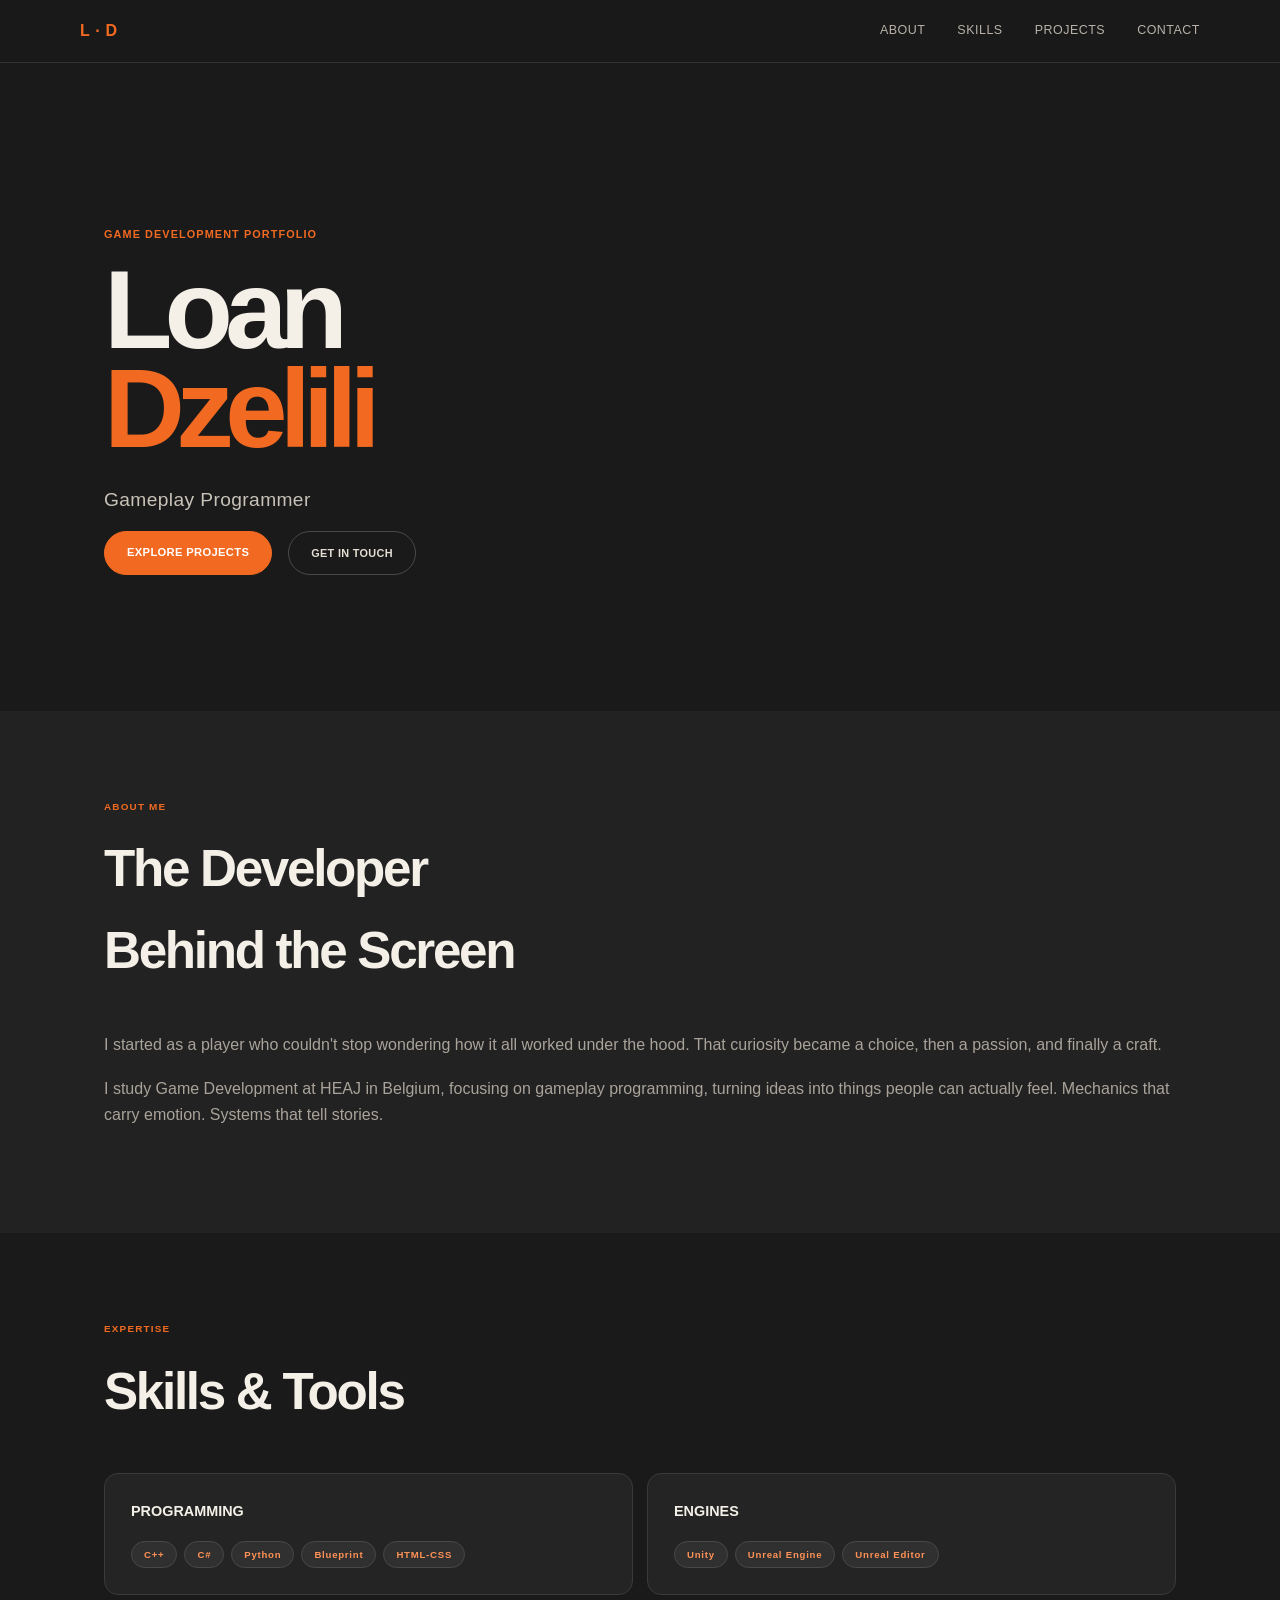
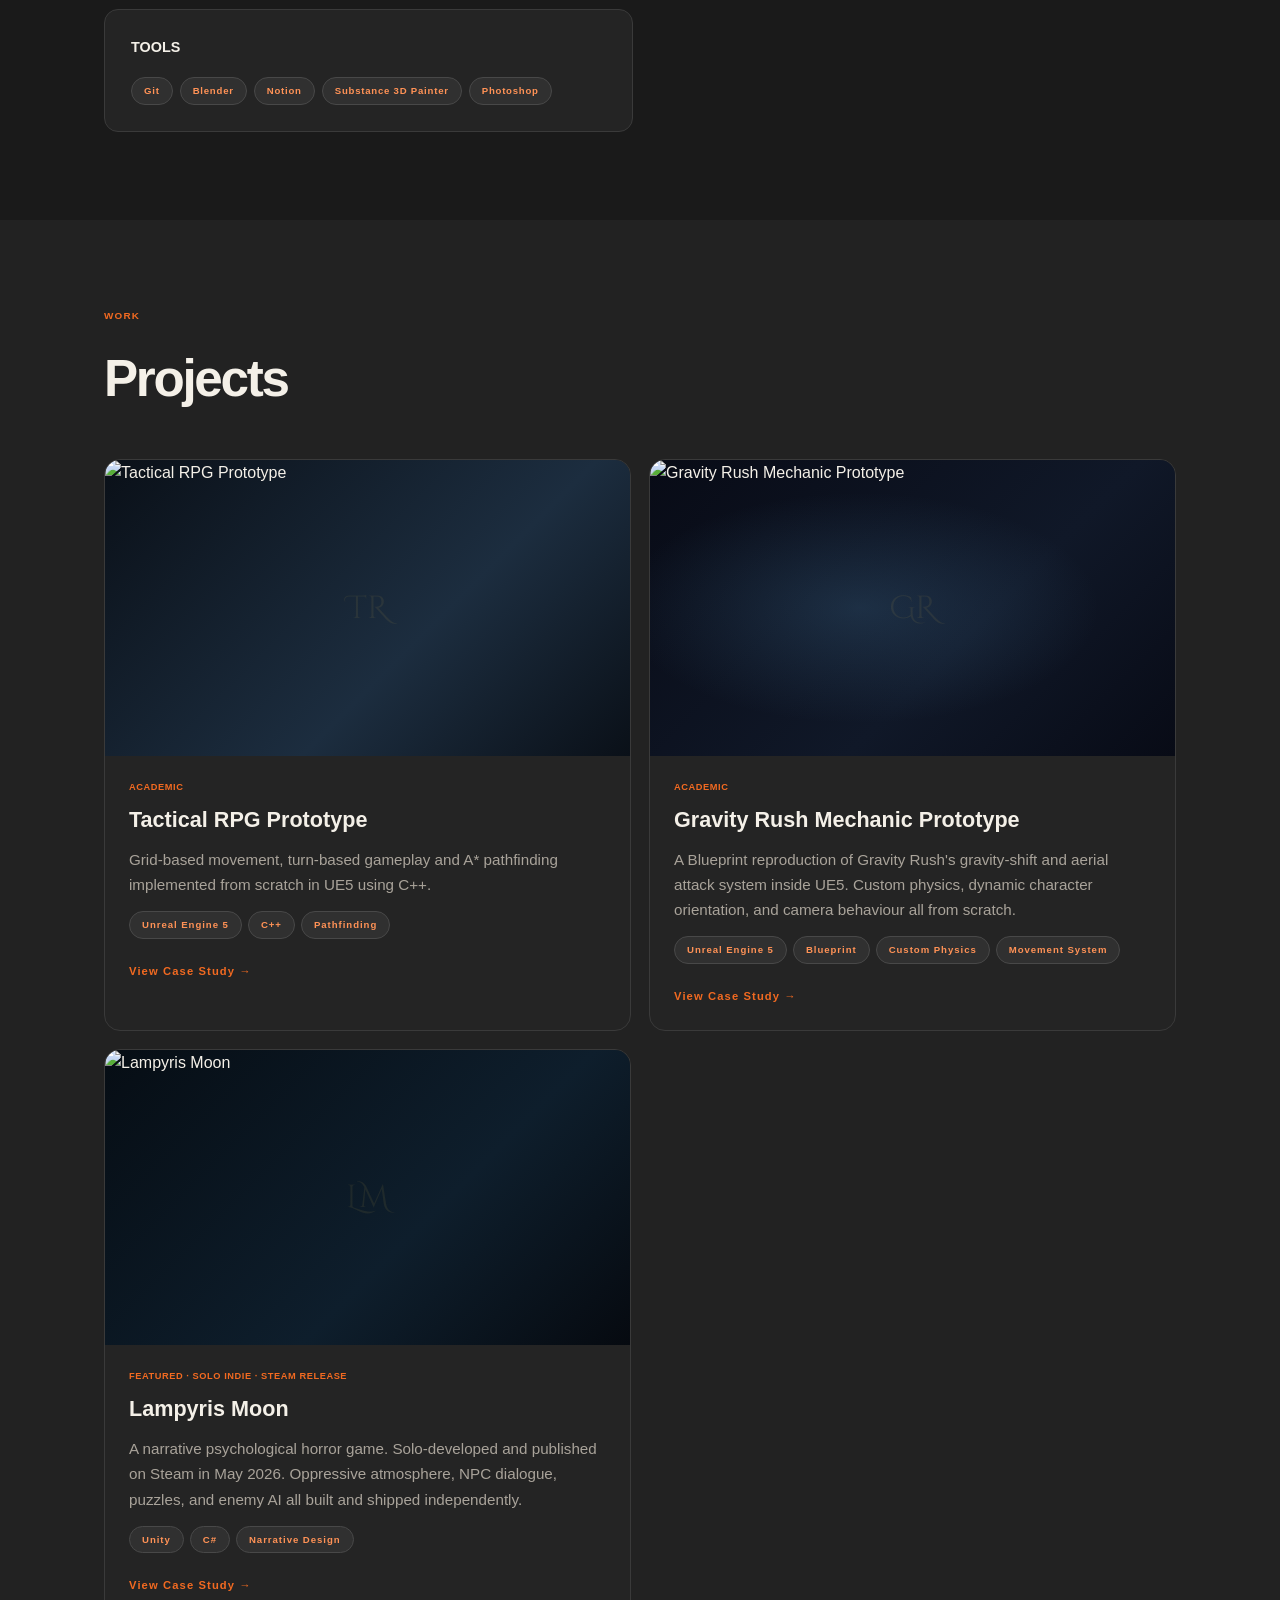
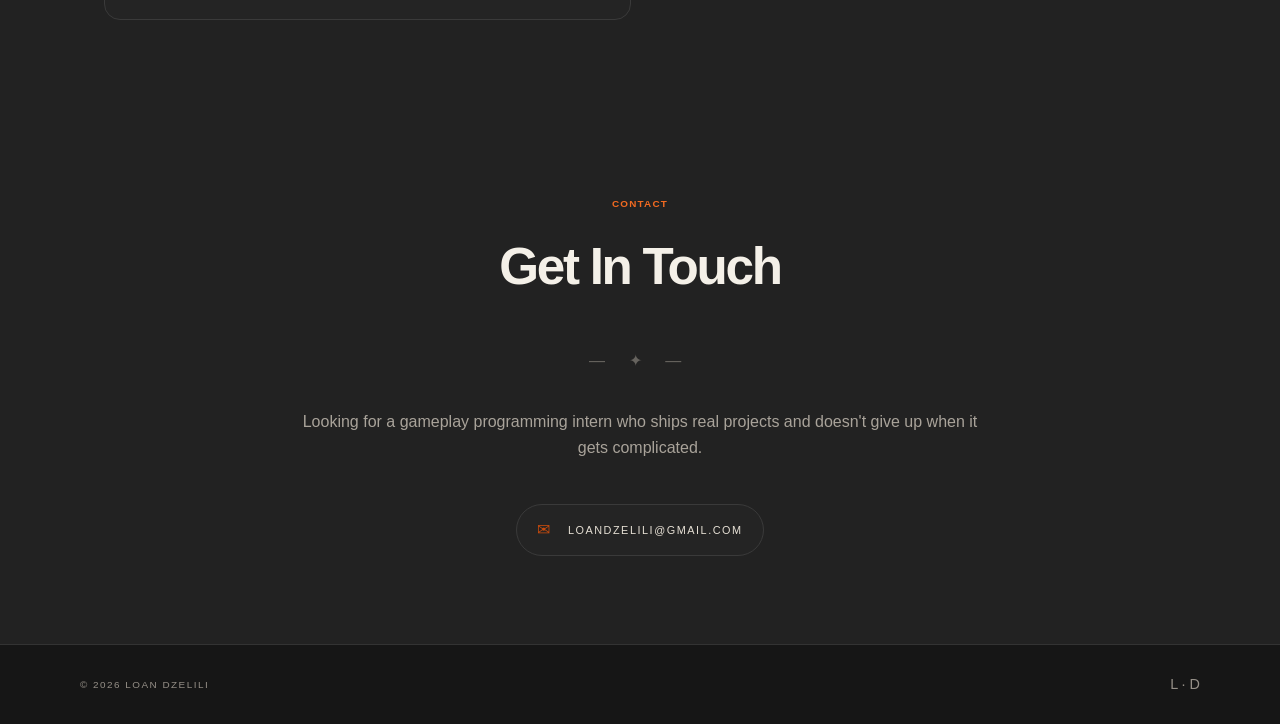
==== index.html @ 259cca9b "Add files via upload" ====
<!DOCTYPE html>
<html lang="en">
<head>
    <meta charset="UTF-8">
    <meta name="viewport" content="width=device-width, initial-scale=1.0">
    <title>Loan Dzelili | Game Programmer</title>
    <link href="https://fonts.googleapis.com/css2?family=Cinzel+Decorative:wght@400;700&family=Cinzel:wght@400;600;700&family=Crimson+Text:ital,wght@0,400;0,600;1,400&display=swap" rel="stylesheet">
     <link rel="stylesheet" href="style.css">
    <style>
        /* HERO */
        .hero {
            height: 100vh; position: relative;
            display: flex; align-items: center; justify-content: center; overflow: hidden;
        }
        .hero-mesh {
            position: absolute; inset: 0;
            background:
                radial-gradient(ellipse 80% 60% at 15% 60%, rgba(42,61,92,0.65) 0%, transparent 60%),
                radial-gradient(ellipse 50% 80% at 85% 30%, rgba(74,60,20,0.35) 0%, transparent 55%),
                radial-gradient(ellipse 60% 40% at 50% 100%, rgba(201,168,76,0.05) 0%, transparent 50%),
                linear-gradient(135deg, #090e16 0%, #111d2a 40%, #0d1520 70%, #080d14 100%);
        }
        .particles { position: absolute; inset: 0; overflow: hidden; }
        .particle {
            position: absolute; width: 2px; height: 2px;
            background: var(--gold); border-radius: 50%;
            animation: floatUp linear infinite; opacity: 0;
        }
        @keyframes floatUp {
            0% { transform: translateY(100vh); opacity: 0; }
            10% { opacity: 0.5; }
            90% { opacity: 0.3; }
            100% { transform: translateY(-20px) translateX(15px); opacity: 0; }
        }
        .hero-content { position: relative; z-index: 2; text-align: center; padding: 0 24px; }
        .hero-eyebrow {
            font-family: 'Cinzel', serif; font-size: 0.68rem;
            letter-spacing: 0.4em; text-transform: uppercase; color: var(--gold);
            margin-bottom: 22px; opacity: 0; animation: fadeUp 1s 0.3s forwards;
        }
        .hero-name {
            font-family: 'Cinzel Decorative', serif;
            font-size: clamp(2.6rem, 7vw, 5.5rem);
            line-height: 1.1; color: var(--text-main);
            margin-bottom: 8px; opacity: 0; animation: fadeUp 1s 0.5s forwards;
        }
        .hero-name span { color: var(--gold); }
        .hero-role {
            font-family: 'Cinzel', serif; font-size: clamp(0.72rem, 1.8vw, 0.9rem);
            letter-spacing: 0.28em; text-transform: uppercase; color: var(--text-muted);
            margin-bottom: 44px; opacity: 0; animation: fadeUp 1s 0.7s forwards;
        }
        .hero-divider {
            width: 100px; height: 1px;
            background: linear-gradient(90deg, transparent, var(--gold), transparent);
            margin: 0 auto 36px; opacity: 0; animation: fadeUp 1s 0.9s forwards;
        }
        .hero-desc {
            font-size: 1.05rem; color: var(--text-muted); max-width: 460px;
            margin: 0 auto 44px; font-style: italic;
            opacity: 0; animation: fadeUp 1s 1.1s forwards;
        }
        .hero-btns {
            display: flex; gap: 16px; justify-content: center; flex-wrap: wrap;
            opacity: 0; animation: fadeUp 1s 1.3s forwards;
        }
        .scroll-hint {
            position: absolute; bottom: 32px; left: 50%; transform: translateX(-50%);
            display: flex; flex-direction: column; align-items: center; gap: 8px;
            opacity: 0; animation: fadeUp 1s 1.8s forwards;
        }
        .scroll-hint span {
            font-family: 'Cinzel', serif; font-size: 0.58rem;
            letter-spacing: 0.3em; text-transform: uppercase; color: var(--text-muted);
        }
        .scroll-line {
            width: 1px; height: 44px;
            background: linear-gradient(180deg, var(--gold), transparent);
            animation: pulse 2s ease-in-out infinite;
        }
        @keyframes pulse { 0%,100%{opacity:0.3} 50%{opacity:1} }

        /* ABOUT */
        .about-grid { display: grid; grid-template-columns: 1fr 1.2fr; gap: 80px; align-items: center; }
        .about-frame {
            position: relative; aspect-ratio: 3/4;
            background: var(--twilight-surface);
            border: 1px solid rgba(201,168,76,0.25);
            display: flex; align-items: center; justify-content: center; overflow: hidden;
        }
        .about-frame::before {
            content: ''; position: absolute; inset: 10px;
            border: 1px solid rgba(201,168,76,0.08); pointer-events: none;
        }
        .frame-initials {
            font-family: 'Cinzel Decorative', serif; font-size: 5rem;
            color: rgba(201,168,76,0.1); line-height: 1;
        }
        .corner { position: absolute; width: 22px; height: 22px; border-color: var(--gold); border-style: solid; }
        .tl{top:-1px;left:-1px;border-width:2px 0 0 2px}
        .tr{top:-1px;right:-1px;border-width:2px 2px 0 0}
        .bl{bottom:-1px;left:-1px;border-width:0 0 2px 2px}
        .br{bottom:-1px;right:-1px;border-width:0 2px 2px 0}
        .about-text p { color: var(--text-muted); margin-bottom: 18px; }
        .about-text p strong { color: var(--text-main); font-weight: 600; }
        .stats-row { display: grid; grid-template-columns: repeat(4, 1fr); gap: 12px; margin-top: 36px; }
        .stat {
            padding: 18px 12px; border: 1px solid rgba(201,168,76,0.12);
            background: rgba(201,168,76,0.03); text-align: center;
        }
        .stat-n { font-family: 'Cinzel Decorative', serif; font-size: 1.6rem; color: var(--gold); display: block; }
        .stat-l { font-family: 'Cinzel', serif; font-size: 0.58rem; letter-spacing: 0.12em; text-transform: uppercase; color: var(--text-muted); margin-top: 4px; }

        /* SKILLS */
        .skills-grid { display: grid; grid-template-columns: repeat(3, 1fr); gap: 2px; }
        .skill-block {
            background: var(--twilight-card); padding: 32px 28px;
            border: 1px solid rgba(201,168,76,0.08);
            transition: border-color 0.3s, background 0.3s; position: relative; overflow: hidden;
        }
        .skill-block::before {
            content: ''; position: absolute; top: 0; left: 0;
            width: 3px; height: 0; background: var(--gold); transition: height 0.4s;
        }
        .skill-block:hover { background: rgba(201,168,76,0.04); border-color: rgba(201,168,76,0.28); }
        .skill-block:hover::before { height: 100%; }
        .skill-block h3 {
            font-family: 'Cinzel', serif; font-size: 0.72rem;
            letter-spacing: 0.15em; text-transform: uppercase; color: var(--gold); margin-bottom: 18px;
        }
        .skill-tags { display: flex; flex-wrap: wrap; gap: 7px; }
        .skill-tag {
            font-family: 'Cinzel', serif; font-size: 0.6rem; letter-spacing: 0.08em;
            padding: 5px 12px; border: 1px solid rgba(201,168,76,0.22);
            color: var(--text-muted); transition: all 0.3s;
        }
        .skill-tag:hover { border-color: var(--gold); color: var(--gold); }

        /* PROJECTS PREVIEW */
        .projects-list { display: flex; flex-direction: column; gap: 2px; }
        .project-row {
            display: grid; grid-template-columns: 280px 1fr auto;
            align-items: center; gap: 0;
            background: var(--twilight-card); border: 1px solid rgba(201,168,76,0.1);
            text-decoration: none; color: inherit; transition: border-color 0.3s;
            overflow: hidden;
        }
        .project-row:hover { border-color: rgba(201,168,76,0.35); }
        .project-thumb {
            height: 160px; background: var(--twilight-surface);
            position: relative; overflow: hidden;
            display: flex; align-items: center; justify-content: center;
        }
        .project-thumb-bg { position: absolute; inset: 0; }
        .project-thumb-label {
            position: relative; font-family: 'Cinzel Decorative', serif;
            font-size: 2rem; color: rgba(201,168,76,0.1); z-index: 1;
        }
        .project-thumb img {
            position: absolute; inset: 0; width: 100%; height: 100%;
            object-fit: cover; opacity: 0.4; filter: saturate(0.5);
            transition: opacity 0.4s, transform 0.4s;
        }
        .project-row:hover .project-thumb img { opacity: 0.6; transform: scale(1.04); }
        .project-row-info { padding: 28px 36px; }
        .project-row-type {
            font-family: 'Cinzel', serif; font-size: 0.58rem;
            letter-spacing: 0.25em; text-transform: uppercase;
            color: var(--gold-dark); margin-bottom: 8px;
        }
        .project-row-title {
            font-family: 'Cinzel', serif; font-size: 1.15rem;
            color: var(--text-main); margin-bottom: 10px; font-weight: 600;
        }
        .project-row-desc { color: var(--text-muted); font-size: 0.95rem; line-height: 1.65; }
        .project-row-tags { display: flex; flex-wrap: wrap; gap: 6px; margin-top: 14px; }
        .project-row-arrow {
            padding: 0 36px; font-family: 'Cinzel', serif; font-size: 0.7rem;
            color: var(--gold-dark); letter-spacing: 0.1em; white-space: nowrap;
            display: flex; align-items: center; gap: 8px; transition: gap 0.3s, color 0.3s;
        }
        .project-row:hover .project-row-arrow { gap: 14px; color: var(--gold); }

        /* CONTACT */
        .contact-center { max-width: 560px; margin: 0 auto; text-align: center; }
        .contact-center p { color: var(--text-muted); font-style: italic; margin-bottom: 44px; }
        .contact-links { display: flex; flex-direction: column; gap: 12px; }
        .contact-link {
            display: flex; align-items: center; gap: 16px;
            font-family: 'Cinzel', serif; font-size: 0.68rem;
            letter-spacing: 0.14em; text-transform: uppercase;
            color: var(--text-muted); text-decoration: none; padding: 16px 36px;
            border: 1px solid rgba(201,168,76,0.14); transition: all 0.3s;
        }
        .contact-link:hover { border-color: var(--gold); color: var(--gold); background: rgba(201,168,76,0.04); }
        .contact-link .ci { color: var(--gold-dark); font-size: 1rem; }

        @media(max-width:900px){
            .about-grid{grid-template-columns:1fr}
            .about-frame{display:none}
            .stats-row{grid-template-columns:1fr 1fr}
            .skills-grid{grid-template-columns:1fr}
            .project-row{grid-template-columns:1fr}
            .project-thumb{height:120px}
            .project-row-arrow{padding:0 24px 24px}
        }
    </style>
</head>
<body>

<header>
    <a href="index.html" class="logo">L · D</a>
    <nav>
        <a href="#about">About</a>
        <a href="#skills">Skills</a>
        <a href="#projects">Projects</a>
        <a href="#contact">Contact</a>
    </nav>
</header>

<!-- HERO -->
<div class="hero">
    <div class="hero-mesh"></div>
    <div class="particles" id="particles"></div>
    <div class="hero-content">
        <p class="hero-eyebrow">Game Development Portfolio</p>
        <h1 class="hero-name">Loan<br><span>Dzelili</span></h1>
        <p class="hero-role">Gameplay Programmer</p>
        <div class="hero-divider"></div>
        <div class="hero-btns">
            <a href="#projects" class="btn-gold"><span>Explore Projects</span></a>
            <a href="#contact" class="btn-outline">Get In Touch</a>
        </div>
    </div>
    <div class="scroll-hint">
        <span>Scroll</span>
        <div class="scroll-line"></div>
    </div>
</div>

<!-- ABOUT -->
<div id="about" class="bg-mid">
    <div class="inner">
        <div class="about-grid">
            <!-- <div class="about-frame">
                <div class="corner tl"></div><div class="corner tr"></div>
                <div class="corner bl"></div><div class="corner br"></div>
                <span class="frame-initials">LD</span>  photo de profil  -->
            </div>
            <div class="about-text">
                <div class="section-label">About Me</div>
                <h2 class="section-title" style="margin-bottom:28px">The Developer<br>Behind the Screen</h2>
                <p>I started as a player who couldn't stop wondering how it all worked under the hood. That curiosity became a choice, then a passion, and finally a craft.</p>
                <p>I study Game Development at HEAJ in Belgium, focusing on gameplay programming, turning ideas into things people can actually feel. Mechanics that carry emotion. Systems that tell stories.</p>
                </div>
            </div>
        </div>
    </div>
</div>

<!-- SKILLS -->
<div id="skills">
    <div class="inner">
        <div class="section-label">Expertise</div>
        <h2 class="section-title">Skills & Tools</h2>
        <div class="skills-grid">
            <div class="skill-block">
                <h3>Programming</h3>
                <div class="skill-tags">
                    <span class="skill-tag">C++</span>
                    <span class="skill-tag">C#</span>
                    <span class="skill-tag">Python</span>
                    <span class="skill-tag">Blueprint</span>
                    <span class="skill-tag">HTML-CSS</span>
                </div>
            </div>
            <div class="skill-block">
                <h3>Engines</h3>
                <div class="skill-tags">
                    <span class="skill-tag">Unity</span>
                    <span class="skill-tag">Unreal Engine</span>
                    <span class="skill-tag">Unreal Editor</span>
                </div>
            </div>
            <div class="skill-block">
                <h3>Tools</h3>
                <div class="skill-tags">
                    <span class="skill-tag">Git</span>
                    <span class="skill-tag">Blender</span>
                    <span class="skill-tag">Notion</span>
                    <span class="skill-tag">Substance 3D Painter</span>
                    <span class="skill-tag">Photoshop</span>
                </div>
            </div>
        </div>
    </div>
</div>

<!-- PROJECTS -->
<div id="projects" class="bg-mid">
    <div class="inner">
        <div class="section-label">Work</div>
        <h2 class="section-title">Projects</h2>
        <div class="projects-list">

            
            <!-- Tactical RPG -->
            <a href="tactical-rpg.html" class="project-row">
                <div class="project-thumb">
                    <div class="project-thumb-bg" style="background: linear-gradient(135deg,#0a1018 0%,#1c2d3f 60%,#0a1018 100%)"></div>
                    <img src="https://i.ibb.co/r2nBsxp8/1750c47a-4f94-4990-abb7-ba071fd92776.png" alt="Tactical RPG Prototype">
                    <span class="project-thumb-label">TR</span>
                </div>
                <div class="project-row-info">
                    <p class="project-row-type">Academic</p>
                    <h3 class="project-row-title">Tactical RPG Prototype</h3>
                    <p class="project-row-desc">Grid-based movement, turn-based gameplay and A* pathfinding implemented from scratch in UE5 using C++.</p>
                    <div class="project-row-tags">
                        <span class="tech-tag">Unreal Engine 5</span>
                        <span class="tech-tag">C++</span>
                        <span class="tech-tag">Pathfinding</span>
                    </div>
                </div>
                <div class="project-row-arrow">View Case Study →</div>
            </a>

            <!-- Gravity Prototype -->
            <a href="gravity-prototype.html" class="project-row">
                <div class="project-thumb">
                    <div class="project-thumb-bg" style="background: radial-gradient(ellipse 70% 60% at 40% 50%, rgba(74,127,168,0.25) 0%, transparent 65%), linear-gradient(135deg,#080b16 0%,#101828 60%,#080b16 100%)"></div>
                     <img src="https://i.ibb.co/VWXvkGMw/5d0ab66f-fc82-4ddd-9019-9de9d50b0c96.png" alt="Gravity Rush Mechanic Prototype">
                    <span class="project-thumb-label">GR</span>
                </div>
                <div class="project-row-info">
                    <p class="project-row-type">Academic</p>
                    <h3 class="project-row-title">Gravity Rush Mechanic Prototype</h3>
                    <p class="project-row-desc">A Blueprint reproduction of Gravity Rush's gravity-shift and aerial attack system inside UE5. Custom physics, dynamic character orientation, and camera behaviour all from scratch.</p>
                    <div class="project-row-tags">
                        <span class="tech-tag">Unreal Engine 5</span>
                        <span class="tech-tag">Blueprint</span>
                        <span class="tech-tag">Custom Physics</span>
                        <span class="tech-tag">Movement System</span>
                    </div>
                </div>
                <div class="project-row-arrow">View Case Study →</div>
            </a>


            <!-- Lampyris Moon -->
            <a href="lampyris-moon.html" class="project-row">
                <div class="project-thumb">
                    <div class="project-thumb-bg" style="background: linear-gradient(135deg,#060d14 0%,#0e1e2c 60%,#060a10 100%)"></div>
                    <img src="https://shared.fastly.steamstatic.com/store_item_assets/steam/apps/4626350/7da61e881ed2a9bbe6aeaf469c827e988bf63af7/capsule_616x353.jpg?t=1778422337" alt="Lampyris Moon">
                    <span class="project-thumb-label">LM</span>
                </div>
                <div class="project-row-info">
                    <p class="project-row-type">Featured · Solo Indie · Steam Release</p>
                    <h3 class="project-row-title">Lampyris Moon</h3>
                    <p class="project-row-desc">A narrative psychological horror game. Solo-developed and published on Steam in May 2026. Oppressive atmosphere, NPC dialogue, puzzles, and enemy AI all built and shipped independently.</p>
                    <div class="project-row-tags">
                        <span class="tech-tag">Unity</span>
                        <span class="tech-tag">C#</span>
                        <span class="tech-tag">Narrative Design</span>
                    </div>
                </div>
                <div class="project-row-arrow">View Case Study →</div>
            </a>

    </div>
</div>

<!-- CONTACT -->
<div id="contact">
    <div class="inner">
        <div class="contact-center">
            <div class="section-label" style="justify-content:center">Contact</div>
            <h2 class="section-title">Get In Touch</h2>
            <p class="ornament" style="margin-bottom:36px">— ✦ —</p>
            <p>Looking for a gameplay programming intern who ships real projects and doesn't give up when it gets complicated.</p>
            <div class="contact-links">
                <a href="mailto:loandzelili@gmail.com" class="contact-link"><span class="ci">✉</span> loandzelili@gmail.com</a>
                <!-- <a href="https://www.linkedin.com/in/loan-dzelili-a11651326/" target="_blank" class="contact-link"><span class="ci">in</span> LinkedIn Profile</a> -->
            </div>
        </div>
    </div>
</div>

<footer>
    <p>© 2026 Loan Dzelili</p>
    <span class="footer-logo">L · D</span>
</footer>

<script>
    const c = document.getElementById('particles');
    for(let i=0;i<28;i++){
        const p=document.createElement('div');
        p.className='particle';
        p.style.left=Math.random()*100+'%';
        p.style.width=Math.random()>0.7?'3px':'2px';
        p.style.height=p.style.width;
        p.style.animationDuration=(9+Math.random()*14)+'s';
        p.style.animationDelay=(Math.random()*14)+'s';
        c.appendChild(p);
    }
</script>
<style>
/* index layout simplification */
.hero{height:auto!important;min-height:72vh!important;justify-content:flex-start!important;max-width:1120px;margin:0 auto;padding:100px 24px 72px!important;overflow:visible!important}.hero-mesh,.particles,.scroll-hint,.hero-divider{display:none!important}.hero-content{text-align:left!important;padding:0!important;max-width:760px!important}.hero-eyebrow{font-family:Arial,Helvetica,sans-serif!important;color:#f26a21!important;letter-spacing:.1em!important;font-weight:800!important;margin-bottom:18px!important}.hero-name{font-family:Arial,Helvetica,sans-serif!important;color:#171717!important;text-shadow:none!important;font-size:clamp(3.5rem,9vw,7rem)!important;line-height:.88!important;letter-spacing:-.07em!important;margin-bottom:26px!important}.hero-name span{color:#f26a21!important}.hero-role{font-family:Arial,Helvetica,sans-serif!important;color:#444!important;letter-spacing:.02em!important;text-transform:none!important;font-size:1.2rem!important;margin-bottom:16px!important}.hero-desc{font-family:Arial,Helvetica,sans-serif!important;color:#777!important;font-style:normal!important;margin:0 0 32px!important;max-width:560px!important}.hero-btns{justify-content:flex-start!important}
.about-grid{grid-template-columns:1fr!important;gap:0!important;max-width:760px}.about-frame{display:none!important}.about-text p{color:#666!important}.about-text p strong{color:#171717!important}.stats-row{grid-template-columns:repeat(4,1fr)!important;gap:12px!important}.stat{background:#fff!important;border:1px solid #e8e8e8!important;border-radius:12px!important;box-shadow:none!important}.stat-n{font-family:Arial,Helvetica,sans-serif!important;color:#f26a21!important;font-weight:800!important}.stat-l{font-family:Arial,Helvetica,sans-serif!important;color:#777!important}
.skills-grid{grid-template-columns:repeat(2,1fr)!important;gap:14px!important}.skill-block{background:#fff!important;border:1px solid #e8e8e8!important;border-radius:14px!important;box-shadow:none!important;padding:26px!important}.skill-block::before{display:none!important}.skill-block:hover{background:#fff!important;border-color:#f26a21!important;transform:none!important;box-shadow:none!important}.skill-block h3{font-family:Arial,Helvetica,sans-serif!important;color:#171717!important;letter-spacing:0!important;font-size:.9rem!important}
.projects-list{display:grid!important;grid-template-columns:repeat(2,1fr)!important;gap:18px!important}.project-row{display:block!important;background:#fff!important;border:1px solid #e8e8e8!important;border-radius:16px!important;box-shadow:none!important}.project-row:hover{border-color:#f26a21!important;transform:translateY(-3px)!important;box-shadow:0 12px 30px rgba(0,0,0,.06)!important}.project-thumb{height:220px!important;background:#f2f2ef!important}.project-thumb img{opacity:1!important;filter:none!important}.project-row-info{padding:24px!important}.project-row-type{font-family:Arial,Helvetica,sans-serif!important;color:#f26a21!important;font-weight:700!important;letter-spacing:.06em!important}.project-row-title{font-family:Arial,Helvetica,sans-serif!important;color:#171717!important;font-size:1.35rem!important}.project-row-desc{color:#6d6d6d!important}.project-row-arrow{padding:0 24px 24px!important;font-family:Arial,Helvetica,sans-serif!important;color:#f26a21!important;font-weight:700!important}
.contact-center{max-width:680px!important}.contact-center p{color:#777!important;font-style:normal!important}.contact-links{flex-direction:row!important;justify-content:center!important;flex-wrap:wrap!important}.contact-link{font-family:Arial,Helvetica,sans-serif!important;color:#333!important;background:#fff!important;border:1px solid #ddd!important;border-radius:999px!important;padding:12px 20px!important;box-shadow:none!important}.contact-link:hover{border-color:#f26a21!important;color:#f26a21!important}
@media(max-width:760px){.hero{min-height:auto!important;padding-top:72px!important}.stats-row,.skills-grid,.projects-list{grid-template-columns:1fr!important}.contact-links{flex-direction:column!important}.project-thumb{height:190px!important}}
.hero-name,.section-title,.project-row-title,.skill-block h3{color:#F4F0E8!important}
.hero-role{color:#C8C2B8!important}.hero-desc,.about-text p,.project-row-desc,.contact-center p{color:#A9A39A!important}
.stat,.skill-block,.project-row,.contact-link{background:#242424!important;border-color:#3A3A3A!important}
.project-thumb{background:#2B2B2B!important}.contact-link{color:#E4DED3!important}
.skill-tag,.tech-tag{background:#303030!important;color:#FF9256!important;border:1px solid #484848!important}
.skill-tag:hover,.tech-tag:hover{background:#303030!important;border-color:#F26A21!important;color:#FF9256!important}
.skill-block:hover{background:#242424!important;border-color:#F26A21!important;box-shadow:none!important}

/* Miniatures projets : 16:9 sans zoom */
.project-thumb {
    width: 100% !important;
    aspect-ratio: 16 / 9 !important;
    height: auto !important;
}

.project-thumb img {
    width: 100% !important;
    height: 100% !important;
    object-fit: contain !important;
    transform: none !important;
}

.project-row:hover .project-thumb img {
    transform: none !important;
}

</style>
---- style.css ----
*, *::before, *::after { margin: 0; padding: 0; box-sizing: border-box; }
:root {
    --gold: #c9a84c;
    --gold-light: #e8d08a;
    --gold-dark: #7a5e1a;
    --twilight-deep: #0d1520;
    --twilight-mid: #162030;
    --twilight-surface: #1c2a3a;
    --twilight-card: #1a2535;
    --text-main: #22211f;
    --text-muted: #8a9ab0;
    --accent-blue: #4a7fa8;
}
html { scroll-behavior: smooth; }
body {
    font-family: 'Crimson Text', Georgia, serif;
    background: var(--twilight-deep);
    color: var(--text-main);
    font-size: 18px;
    line-height: 1.7;
    overflow-x: hidden;
}
body::before {
    content: '';
    position: fixed;
    inset: 0;
    background-image: url("data:image/svg+xml,%3Csvg viewBox='0 0 200 200' xmlns='http://www.w3.org/2000/svg'%3E%3Cfilter id='n'%3E%3CfeTurbulence type='fractalNoise' baseFrequency='0.9' numOctaves='4'/%3E%3C/filter%3E%3Crect width='100%25' height='100%25' filter='url(%23n)' opacity='0.035'/%3E%3C/svg%3E");
    pointer-events: none;
    z-index: 9999;
}
/* HEADER */
header {
    position: fixed; top: 0; width: 100%;
    display: flex; justify-content: space-between; align-items: center;
    padding: 18px 60px;
    background: rgba(13,21,32,0.93);
    backdrop-filter: blur(12px);
    border-bottom: 1px solid rgba(201,168,76,0.18);
    z-index: 100;
}
.logo {
    font-family: 'Cinzel Decorative', serif;
    font-size: 1rem; color: var(--gold); letter-spacing: 0.08em;
    text-decoration: none;
}
nav { display: flex; gap: 32px; align-items: center; }
nav a {
    font-family: 'Cinzel', serif; font-size: 0.72rem;
    letter-spacing: 0.15em; text-transform: uppercase;
    color: var(--text-muted); text-decoration: none; transition: color 0.3s;
    position: relative;
}
nav a::after {
    content: ''; position: absolute; bottom: -4px; left: 0;
    width: 0; height: 1px; background: var(--gold); transition: width 0.3s;
}
nav a:hover { color: var(--gold); }
nav a:hover::after { width: 100%; }
nav a.active { color: var(--gold); }
/* SECTION BASICS */
.section-label {
    font-family: 'Cinzel', serif; font-size: 0.62rem;
    letter-spacing: 0.4em; text-transform: uppercase; color: var(--gold);
    margin-bottom: 14px; display: flex; align-items: center; gap: 14px;
}
.section-label::after {
    content: ''; flex: 1; max-width: 50px; height: 1px; background: var(--gold-dark);
}
.section-title {
    font-family: 'Cinzel', serif;
    font-size: clamp(1.6rem, 3.5vw, 2.6rem);
    color: var(--text-main); margin-bottom: 56px; font-weight: 600;
}
/* ORNAMENT */
.ornament { color: var(--gold-dark); opacity: 0.5; letter-spacing: 0.6em; }
/* FULL BG SECTION */
.bg-mid { background: var(--twilight-mid); width: 100%; }
.inner { max-width: 1200px; margin: 0 auto; padding: 110px 60px; }
/* FOOTER */
footer {
    border-top: 1px solid rgba(201,168,76,0.1);
    padding: 36px 60px;
    display: flex; justify-content: space-between; align-items: center;
}
footer p {
    font-family: 'Cinzel', serif; font-size: 0.62rem;
    letter-spacing: 0.15em; text-transform: uppercase; color: var(--text-muted);
}
footer .footer-logo { font-family: 'Cinzel Decorative', serif; font-size: 0.9rem; color: var(--gold-dark); }
/* BUTTONS */
.btn-gold {
    display: inline-flex; align-items: center; gap: 10px;
    padding: 13px 36px;
    border: 1px solid var(--gold); color: var(--gold);
    font-family: 'Cinzel', serif; font-size: 0.7rem; letter-spacing: 0.2em;
    text-transform: uppercase; text-decoration: none; transition: all 0.35s;
    position: relative; overflow: hidden;
}
.btn-gold::before {
    content: ''; position: absolute; inset: 0;
    background: var(--gold); transform: translateX(-100%); transition: transform 0.35s; z-index: 0;
}
.btn-gold span { position: relative; z-index: 1; }
.btn-gold:hover { color: var(--twilight-deep); }
.btn-gold:hover::before { transform: translateX(0); }
.btn-outline {
    display: inline-flex; align-items: center; gap: 10px;
    padding: 12px 32px;
    border: 1px solid rgba(201,168,76,0.3); color: var(--text-muted);
    font-family: 'Cinzel', serif; font-size: 0.68rem; letter-spacing: 0.15em;
    text-transform: uppercase; text-decoration: none; transition: all 0.3s;
}
.btn-outline:hover { border-color: var(--gold); color: var(--gold); }
/* TECH TAG */
.tech-tag {
    font-family: 'Cinzel', serif; font-size: 0.6rem; letter-spacing: 0.1em;
    padding: 5px 12px;
    background: rgba(201,168,76,0.07); border: 1px solid rgba(201,168,76,0.22);
    color: var(--gold);
}
/* ANIMATIONS */
@keyframes fadeUp {
    from { opacity: 0; transform: translateY(20px); }
    to { opacity: 1; transform: translateY(0); }
}
@keyframes fadeIn { from { opacity: 0; } to { opacity: 1; } }
/* RESPONSIVE */
@media (max-width: 900px) {
    header { padding: 16px 22px; }
    nav { gap: 18px; }
    .inner { padding: 80px 24px; }
    footer { flex-direction: column; gap: 14px; text-align: center; padding: 28px 22px; }
}

/* === Adventure-fantasy art direction refresh === */
:root {
    --gold: #c9a75b;
    --gold-light: #ead9a7;
    --gold-dark: #8f7136;
    --twilight-deep: #10271f;
    --twilight-mid: #17372b;
    --twilight-surface: #244a39;
    --twilight-card: #f1e6c8;
    --text-main: #f7efd9;
    --text-muted: #c8bea2;
    --accent-blue: #5fa89a;
    --parchment: #efe2bf;
    --parchment-light: #f8f1dc;
    --ink: #26382d;
    --moss: #607d50;
}
body {
    background: #10271f;
    background-image: radial-gradient(circle at 18% 8%, rgba(95,168,154,.08), transparent 25%), linear-gradient(180deg,#10271f,#17372b);
}
body::after {
    content:""; position:fixed; inset:0; pointer-events:none; z-index:9998; opacity:.18;
    background-image: radial-gradient(circle, rgba(234,217,167,.45) 0 1px, transparent 1.5px);
    background-size: 74px 74px;
    mask-image: linear-gradient(to bottom,transparent,black 25%,black 75%,transparent);
}
header { background:rgba(16,39,31,.91); border-bottom-color:rgba(201,167,91,.28); box-shadow:0 8px 30px rgba(5,18,13,.14); }
.logo { color:var(--gold-light); }
.bg-mid { background:#17372b; }
.section-label { color:var(--gold-light); }
.section-title { color:#f7efd9; text-shadow:0 2px 18px rgba(0,0,0,.12); }
.btn-gold { border-color:#d5b96d; color:#f4e6ba; border-radius:4px; box-shadow:inset 0 0 0 1px rgba(255,255,255,.04); }
.btn-gold::before { background:#c9a75b; }
.btn-gold:hover { color:#173024; box-shadow:0 0 24px rgba(201,167,91,.2); }
.btn-outline { border-color:rgba(234,217,167,.42); color:#e5dbc1; border-radius:4px; }
.tech-tag,.skill-tag { border-radius:999px; }
footer { background:#0d211a; }

/* Hero: forest, old-map glow and subtle magical light */
.hero-mesh {
    background:
      radial-gradient(circle at 72% 32%, rgba(201,167,91,.18), transparent 19%),
      radial-gradient(ellipse 55% 55% at 12% 65%, rgba(73,116,75,.48), transparent 64%),
      radial-gradient(ellipse 50% 45% at 86% 75%, rgba(95,168,154,.14), transparent 62%),
      linear-gradient(145deg,#0b2119 0%,#17382b 48%,#10271f 100%) !important;
}
.hero-name span,.hero-eyebrow { color:#d7bb70 !important; }
.hero-name { text-shadow:0 3px 24px rgba(0,0,0,.24); }
.hero-divider { background:linear-gradient(90deg,transparent,#d7bb70,transparent) !important; }
.particle { background:#ead98c !important; box-shadow:0 0 7px rgba(234,217,140,.65); }

/* Parchment-like cards */
.project-row,.skill-block,.stat,.contact-link {
    border-color:rgba(201,167,91,.28) !important;
    box-shadow:0 12px 30px rgba(5,20,14,.12);
}
.project-row,.skill-block { border-radius:7px; overflow:hidden; }
.project-row:hover,.skill-block:hover { border-color:rgba(218,188,111,.65) !important; transform:translateY(-2px); box-shadow:0 16px 34px rgba(5,20,14,.2); }
.project-row,.skill-block { transition:border-color .3s,background .3s,transform .3s,box-shadow .3s !important; }
.about-frame { background:#214534 !important; border-color:rgba(218,188,111,.42) !important; box-shadow:0 18px 50px rgba(4,17,12,.2); }
.corner { border-color:#d7bb70 !important; }

/* Warm paper surfaces on project detail content where cards use the shared card token */
.project-thumb { background:#214534 !important; }

/* Botanical/map-like ornaments without external assets */
.section-label::before { content:'✦'; color:#c9a75b; font-size:.72rem; letter-spacing:0; }
.ornament { color:#c9a75b; }

@media (prefers-reduced-motion: reduce) {
  *,*::before,*::after { animation-duration:.01ms !important; animation-iteration-count:1 !important; transition-duration:.01ms !important; scroll-behavior:auto !important; }
}

/* === 2026 minimal orange / white redesign === */
:root{
  --gold:#f26a21;--gold-light:#ff8a45;--gold-dark:#c84b0d;
  --twilight-deep:#ffffff;--twilight-mid:#f7f7f5;--twilight-surface:#f1f1ee;--twilight-card:#ffffff;
  --text-main:#171717;--text-muted:#6f6f6f;--accent-blue:#f26a21;
  --parchment:#fff;--parchment-light:#fff;--ink:#171717;--moss:#f26a21;
}
html{background:#fff} body{background:#fff!important;background-image:none!important;color:#171717;font-family:Arial,Helvetica,sans-serif;font-size:16px;line-height:1.6}body::before,body::after{display:none!important}
header{position:sticky!important;top:0;padding:18px max(24px,calc((100vw - 1120px)/2))!important;background:rgba(255,255,255,.94)!important;border-bottom:1px solid #e8e8e8!important;box-shadow:none!important;backdrop-filter:blur(12px)}
.logo{font-family:Arial,Helvetica,sans-serif!important;font-weight:800!important;color:#f26a21!important}.logo,nav a{letter-spacing:.04em!important}nav a{font-family:Arial,Helvetica,sans-serif!important;font-size:.78rem!important;color:#555!important}nav a:hover,nav a.active{color:#f26a21!important}nav a::after{background:#f26a21!important}
.inner{max-width:1120px!important;padding:88px 24px!important}.bg-mid{background:#f7f7f5!important}
.section-label{font-family:Arial,Helvetica,sans-serif!important;color:#f26a21!important;letter-spacing:.12em!important;font-weight:700!important}.section-label::before,.section-label::after{display:none!important}.section-title{font-family:Arial,Helvetica,sans-serif!important;color:#171717!important;text-shadow:none!important;font-size:clamp(2rem,4vw,3.5rem)!important;letter-spacing:-.045em!important;margin-bottom:40px!important;font-weight:800!important}
.btn-gold,.btn-outline{font-family:Arial,Helvetica,sans-serif!important;border-radius:999px!important;letter-spacing:.03em!important;font-weight:700!important;padding:12px 22px!important}.btn-gold{background:#f26a21!important;border:1px solid #f26a21!important;color:#fff!important;box-shadow:none!important}.btn-gold::before{display:none!important}.btn-gold:hover{background:#d95516!important;color:#fff!important;transform:translateY(-1px)}.btn-outline{border:1px solid #d8d8d8!important;color:#333!important;background:#fff!important}.btn-outline:hover{border-color:#f26a21!important;color:#f26a21!important}
.tech-tag,.skill-tag{font-family:Arial,Helvetica,sans-serif!important;background:#fff4ed!important;border:0!important;color:#c84b0d!important;border-radius:999px!important;font-weight:600!important}
footer{background:#fff!important;border-top:1px solid #e8e8e8!important;padding:28px max(24px,calc((100vw - 1120px)/2))!important}footer p,footer .footer-logo{font-family:Arial,Helvetica,sans-serif!important;color:#777!important}
@media(max-width:700px){nav{gap:12px!important}nav a{font-size:.68rem!important}.inner{padding:64px 20px!important}}

/* === Soft grey background refinement === */
:root{--twilight-deep:#edf0f3;--twilight-mid:#e3e7eb;--twilight-surface:#dce1e6}
html{background:#edf0f3!important}
body{background:linear-gradient(135deg,#f1f3f5 0%,#edf0f3 48%,#e7ebef 100%)!important}
.bg-mid{background:#e3e7eb!important}
header{background:rgba(237,240,243,.94)!important;border-bottom-color:#d4d9de!important}
footer{background:#e3e7eb!important;border-top-color:#d4d9de!important}

/* === Uniform dark background === */
html, body, main, section, .bg-mid, footer {
    background: #1A1A1A !important;
}
header {
    background: rgba(26,26,26,.94) !important;
    border-bottom-color: #333 !important;
}

/* === Dark palette harmony === */
:root {
    --twilight-deep: #1A1A1A;
    --twilight-mid: #222222;
    --twilight-surface: #2B2B2B;
    --twilight-card: #242424;
    --text-main: #F4F0E8;
    --text-muted: #A9A39A;
    --gold: #F26A21;
    --gold-light: #FF9256;
    --gold-dark: #C84B0D;
}
body { color: #F4F0E8 !important; }
.bg-mid { background: #222222 !important; }
header { background: rgba(26,26,26,.94) !important; }
.section-title, .project-row-title, .skill-block h3,
.about-text p strong { color: #F4F0E8 !important; }
.about-text p, .project-row-desc, .contact-center p { color: #B8B2A9 !important; }
nav a { color: #B8B2A9 !important; }
nav a:hover, nav a.active { color: #FF9256 !important; }
.stat, .skill-block, .project-row, .contact-link {
    background: #242424 !important;
    border-color: #3A3A3A !important;
}
.stat:hover, .skill-block:hover, .project-row:hover, .contact-link:hover {
    border-color: #F26A21 !important;
}
.project-thumb { background: #2B2B2B !important; }
.btn-outline, .contact-link {
    background: transparent !important;
    border-color: #4A4A4A !important;
    color: #E4DED3 !important;
}
.btn-outline:hover, .contact-link:hover { color: #FF9256 !important; }
footer { background: #161616 !important; border-top-color: #333 !important; }
footer p, footer .footer-logo { color: #958F87 !important; }
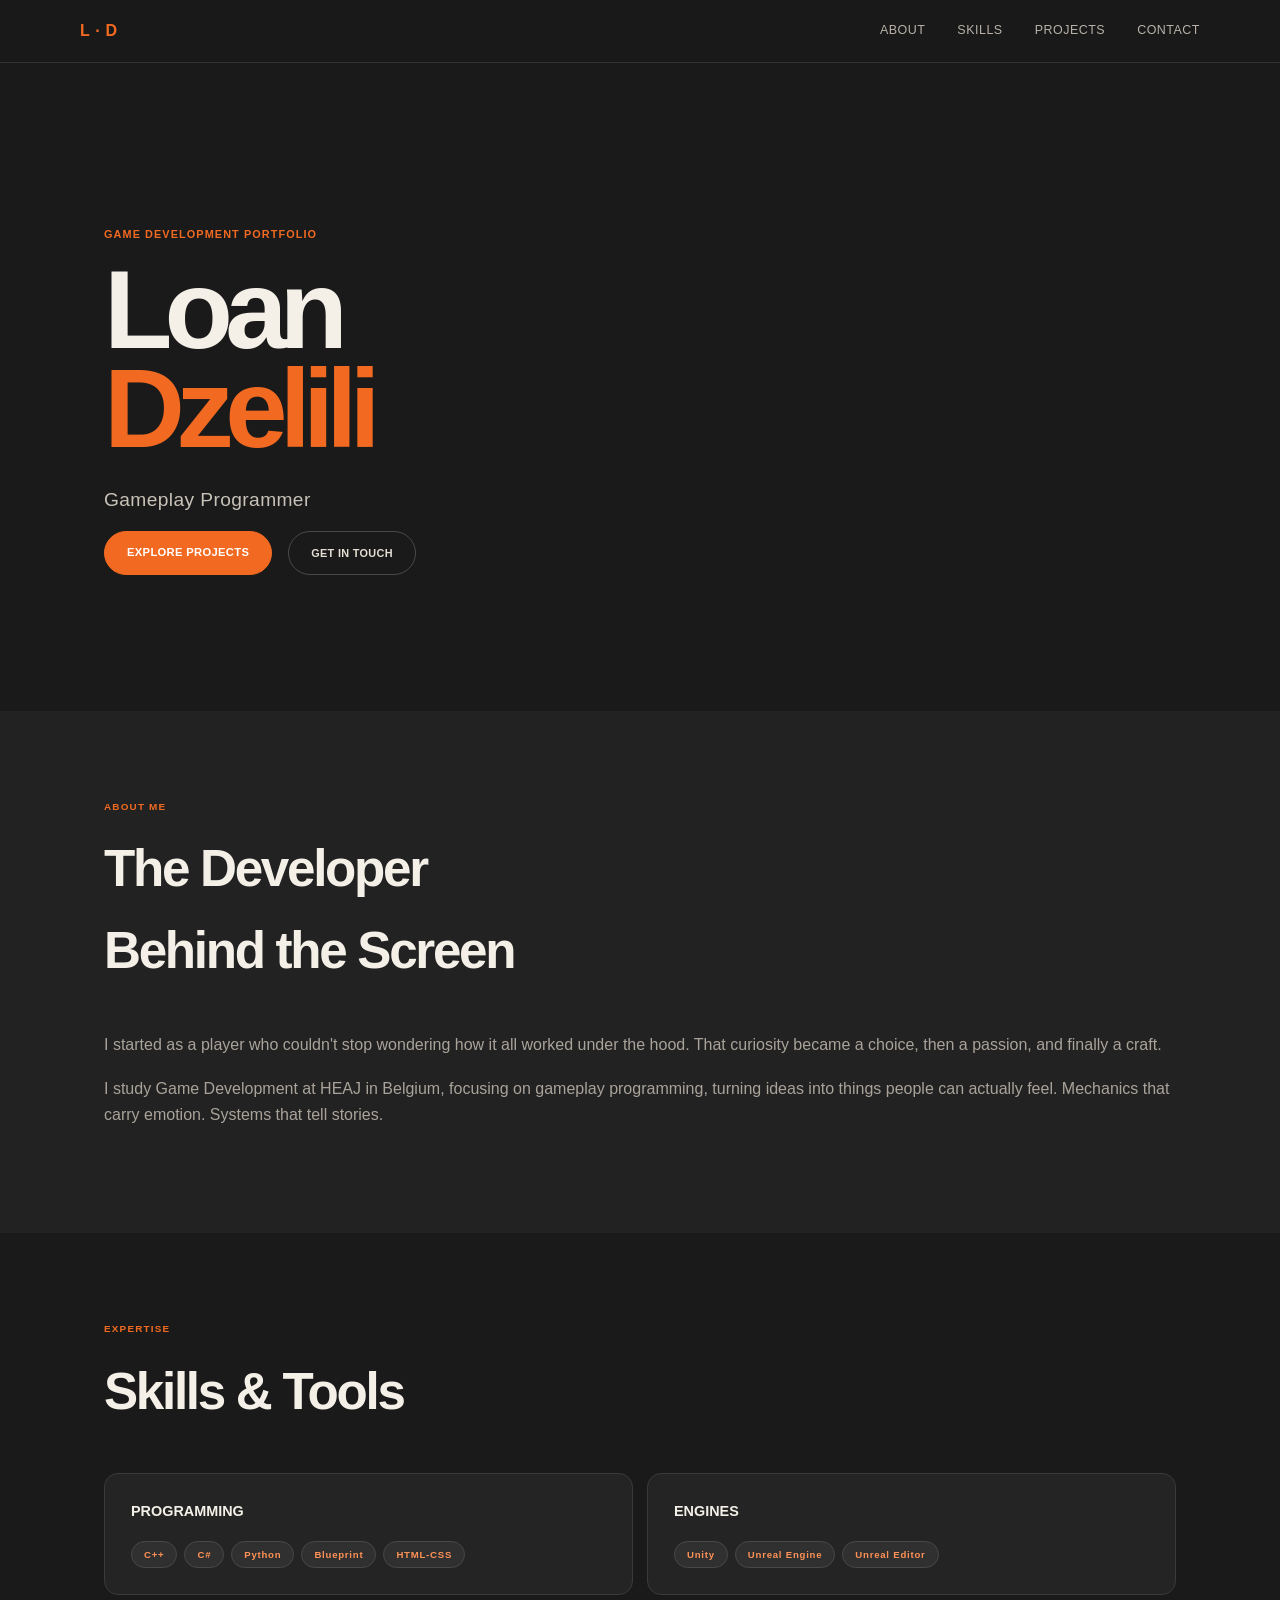
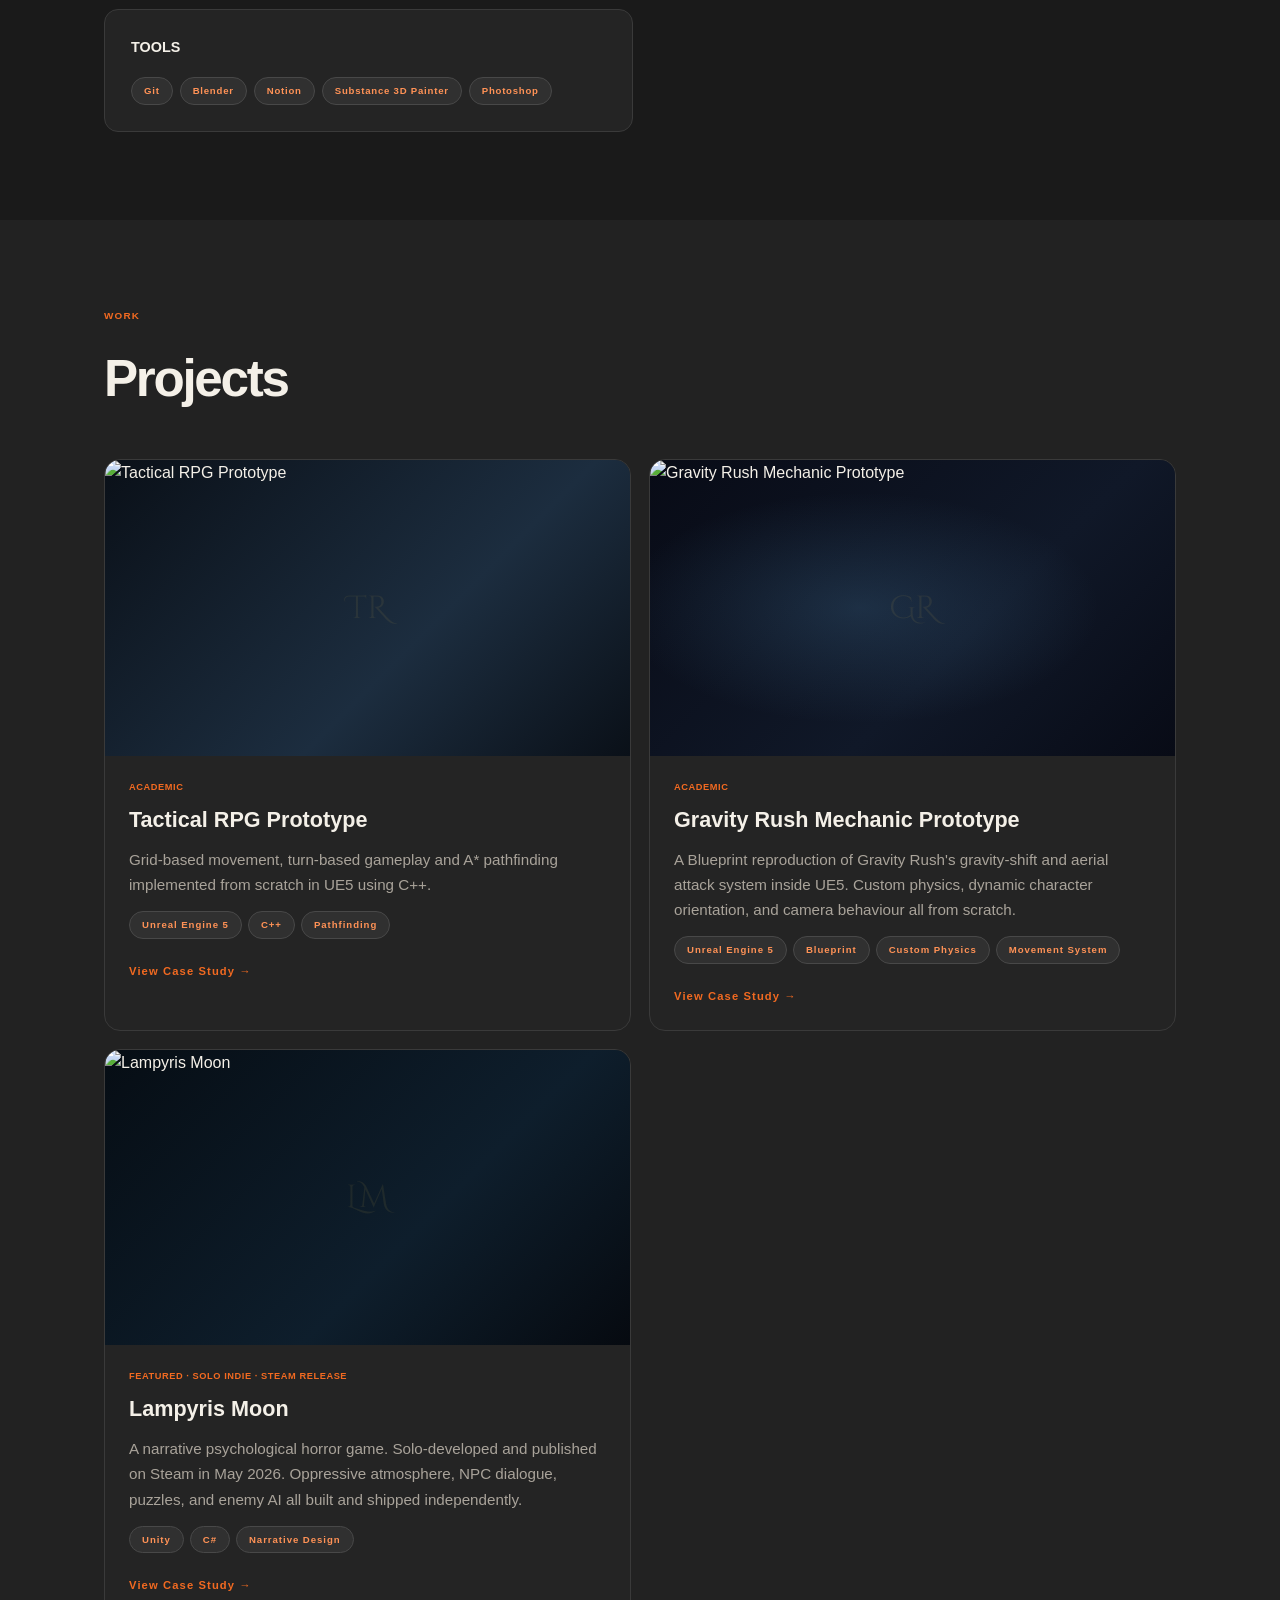
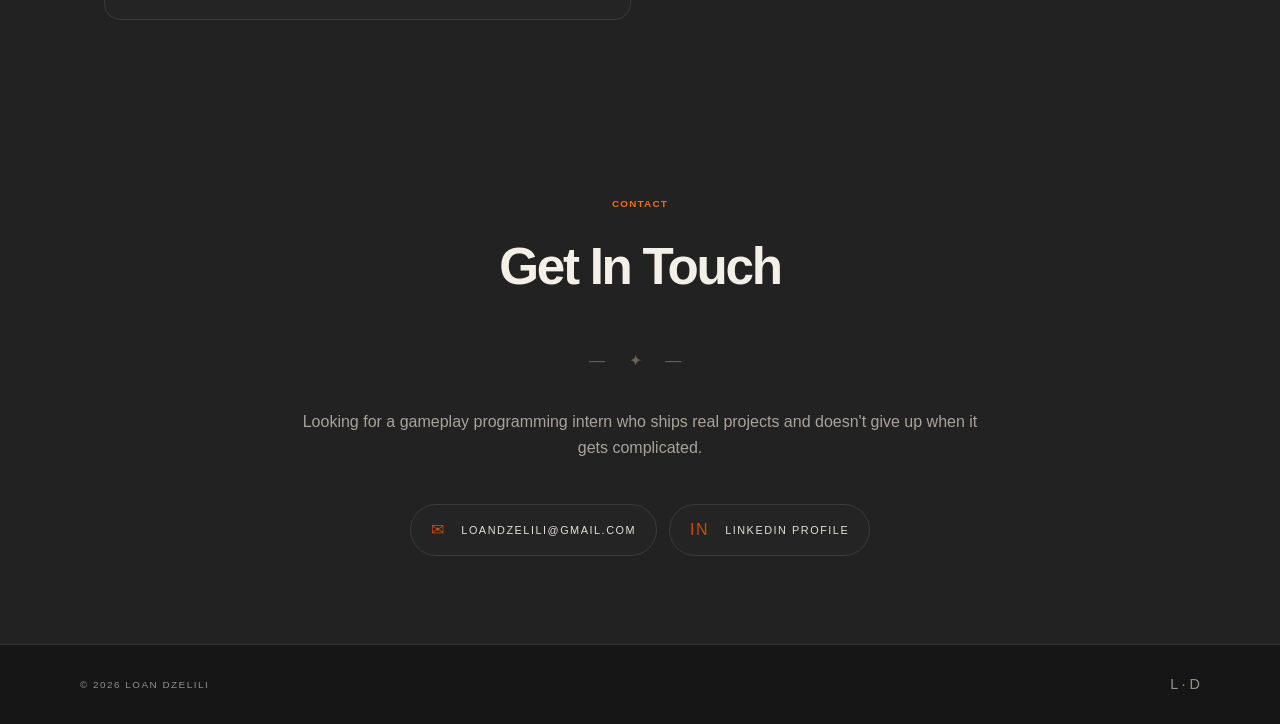
==== commit 80fe7b98: "Add files via upload" ====
--- a/index.html
+++ b/index.html
@@ -379,7 +379,7 @@
             <p>Looking for a gameplay programming intern who ships real projects and doesn't give up when it gets complicated.</p>
             <div class="contact-links">
                 <a href="mailto:loandzelili@gmail.com" class="contact-link"><span class="ci">✉</span> loandzelili@gmail.com</a>
-                <!-- <a href="https://www.linkedin.com/in/loan-dzelili-a11651326/" target="_blank" class="contact-link"><span class="ci">in</span> LinkedIn Profile</a> -->
+                <a href="https://www.linkedin.com/in/loan-dzelili-a11651326/" target="_blank" class="contact-link"><span class="ci">in</span> LinkedIn Profile</a>
             </div>
         </div>
     </div>
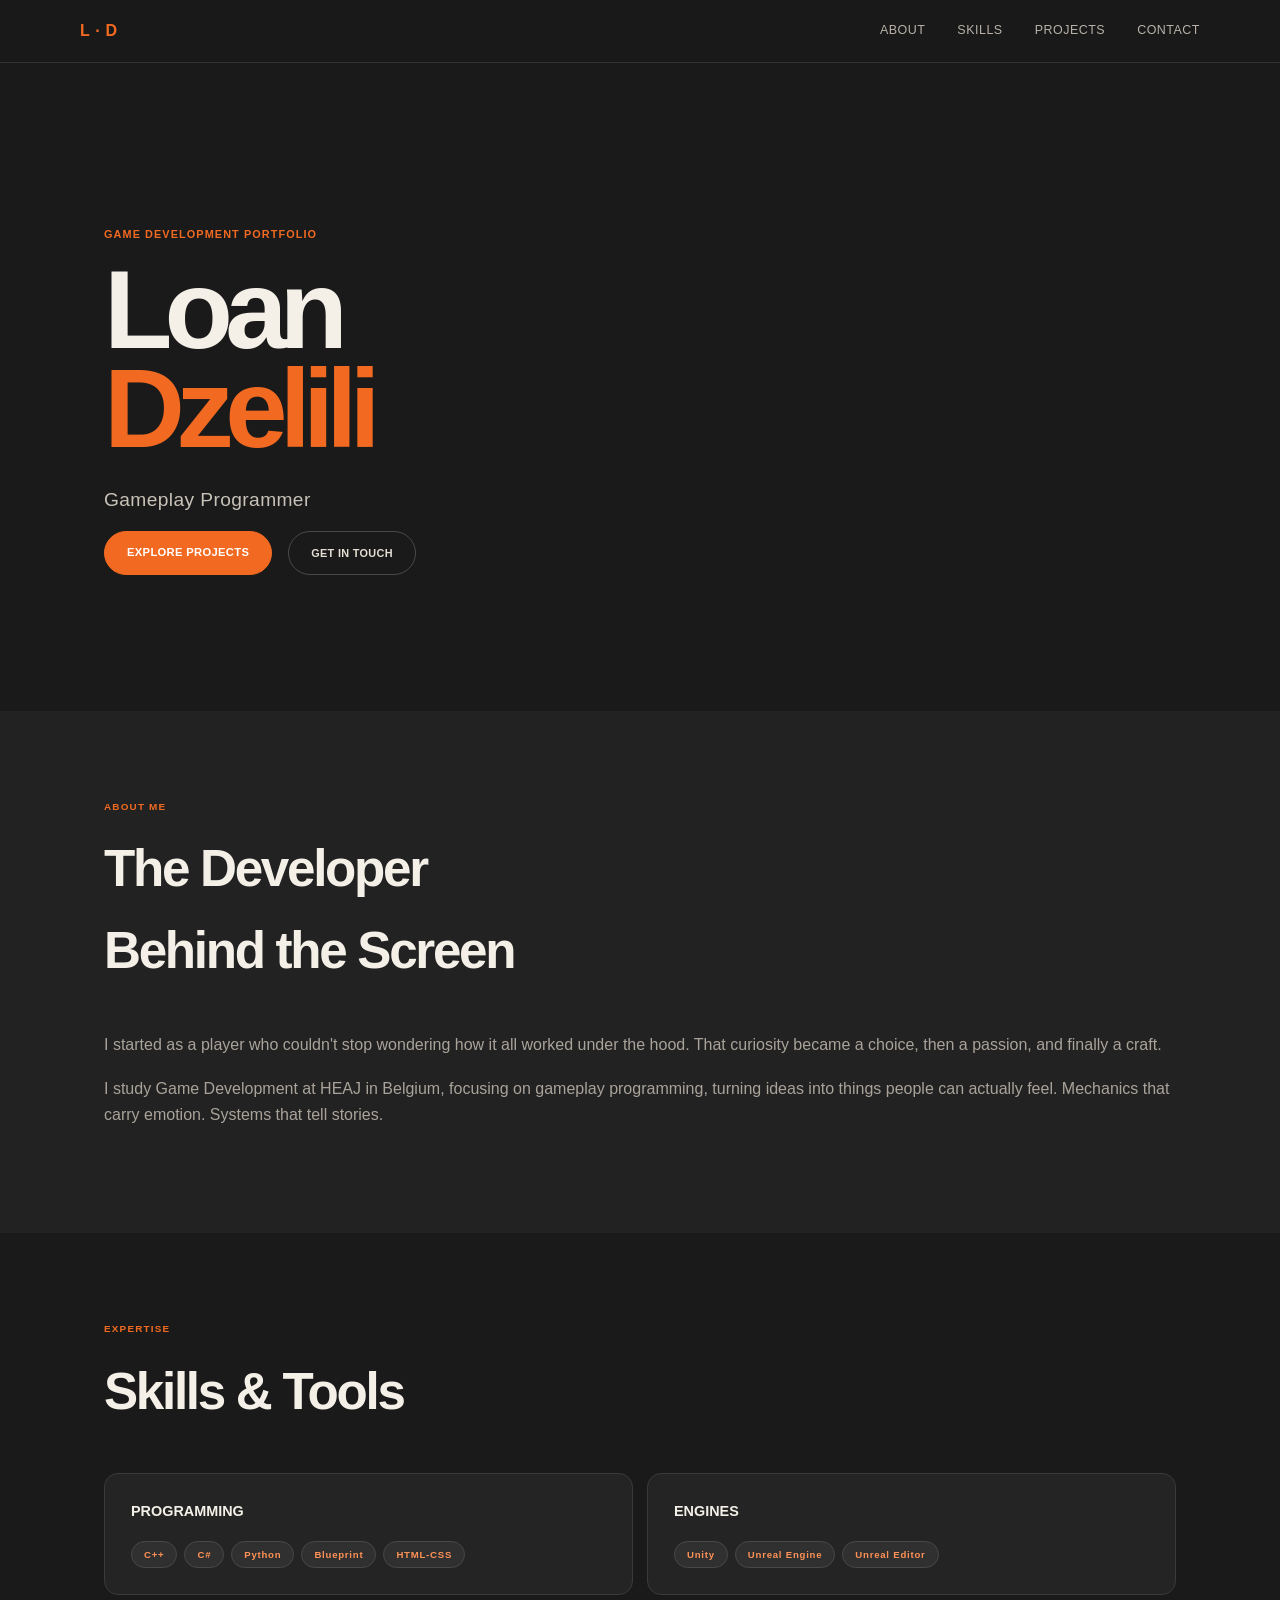
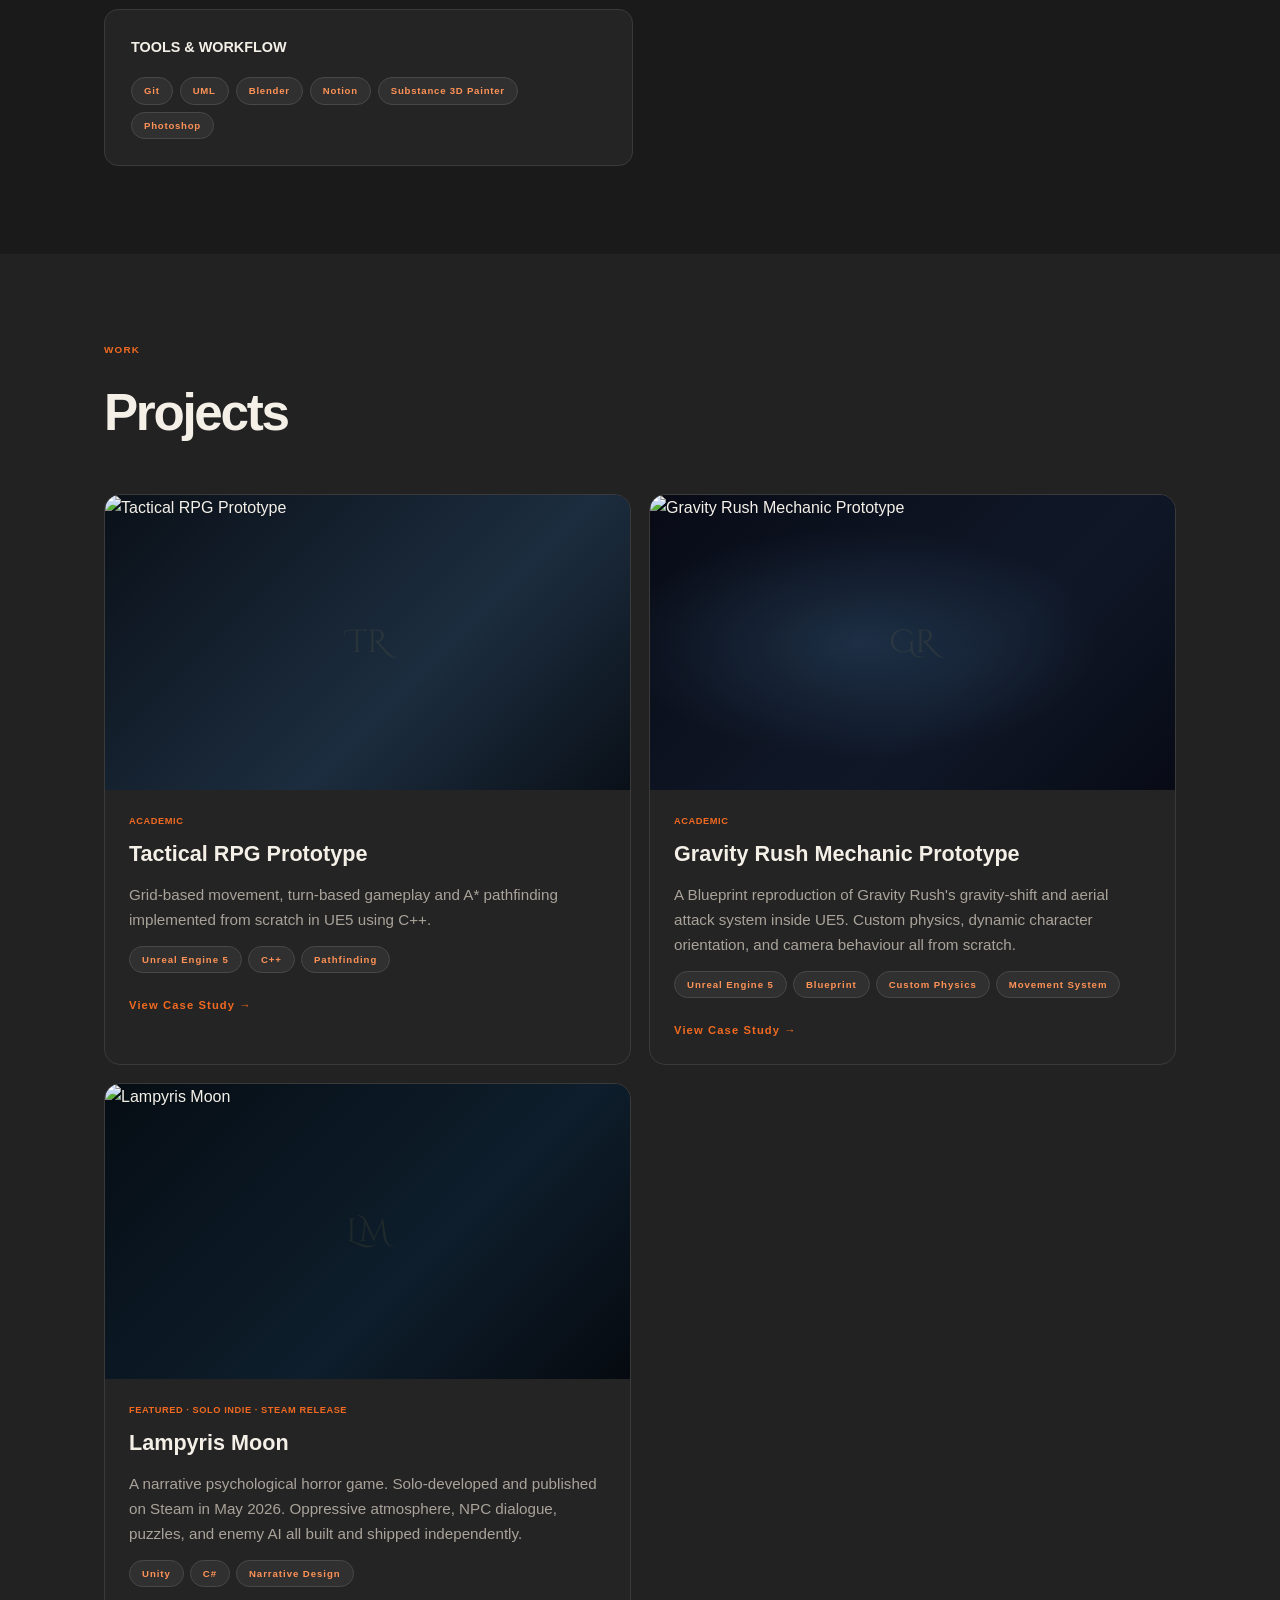
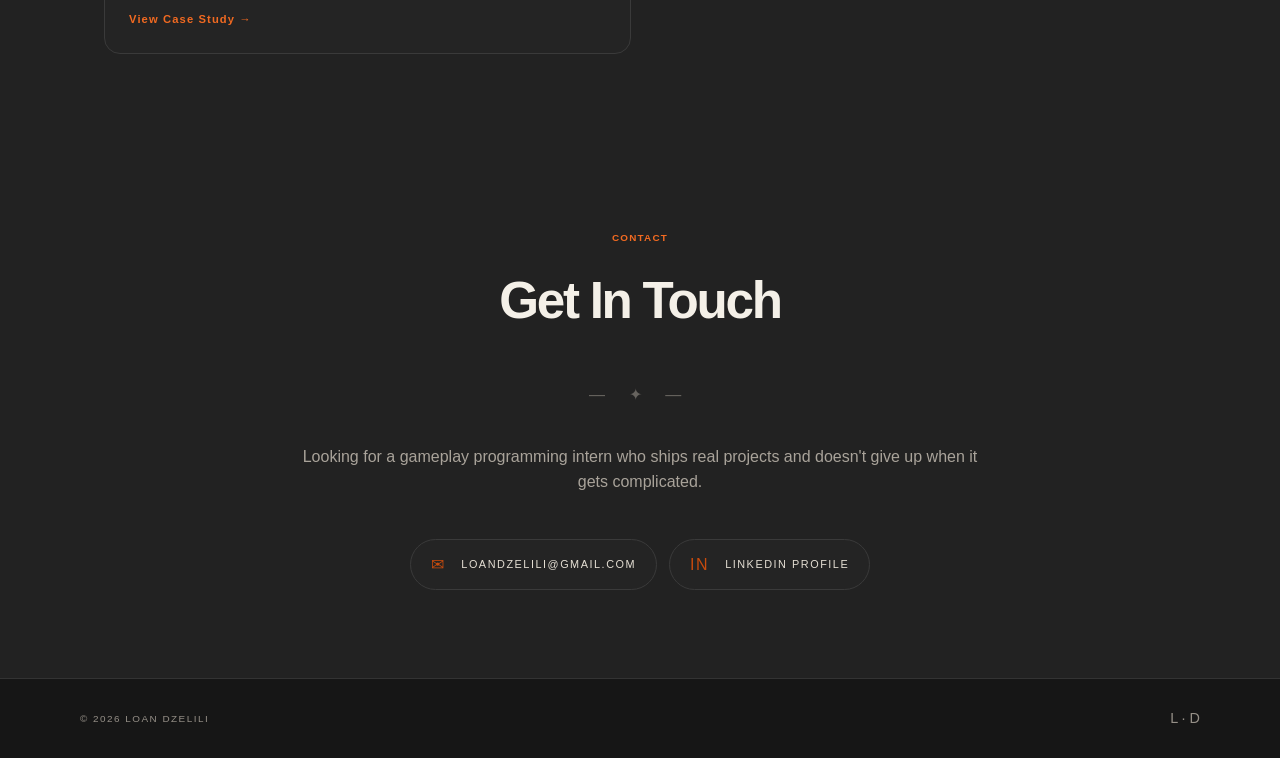
==== commit a656ecc1: "Add files via upload" ====
--- a/index.html
+++ b/index.html
@@ -283,9 +283,10 @@
                 </div>
             </div>
             <div class="skill-block">
-                <h3>Tools</h3>
+                <h3>Tools & Workflow</h3>
                 <div class="skill-tags">
                     <span class="skill-tag">Git</span>
+                    <span class="skill-tag">UML</span>
                     <span class="skill-tag">Blender</span>
                     <span class="skill-tag">Notion</span>
                     <span class="skill-tag">Substance 3D Painter</span>
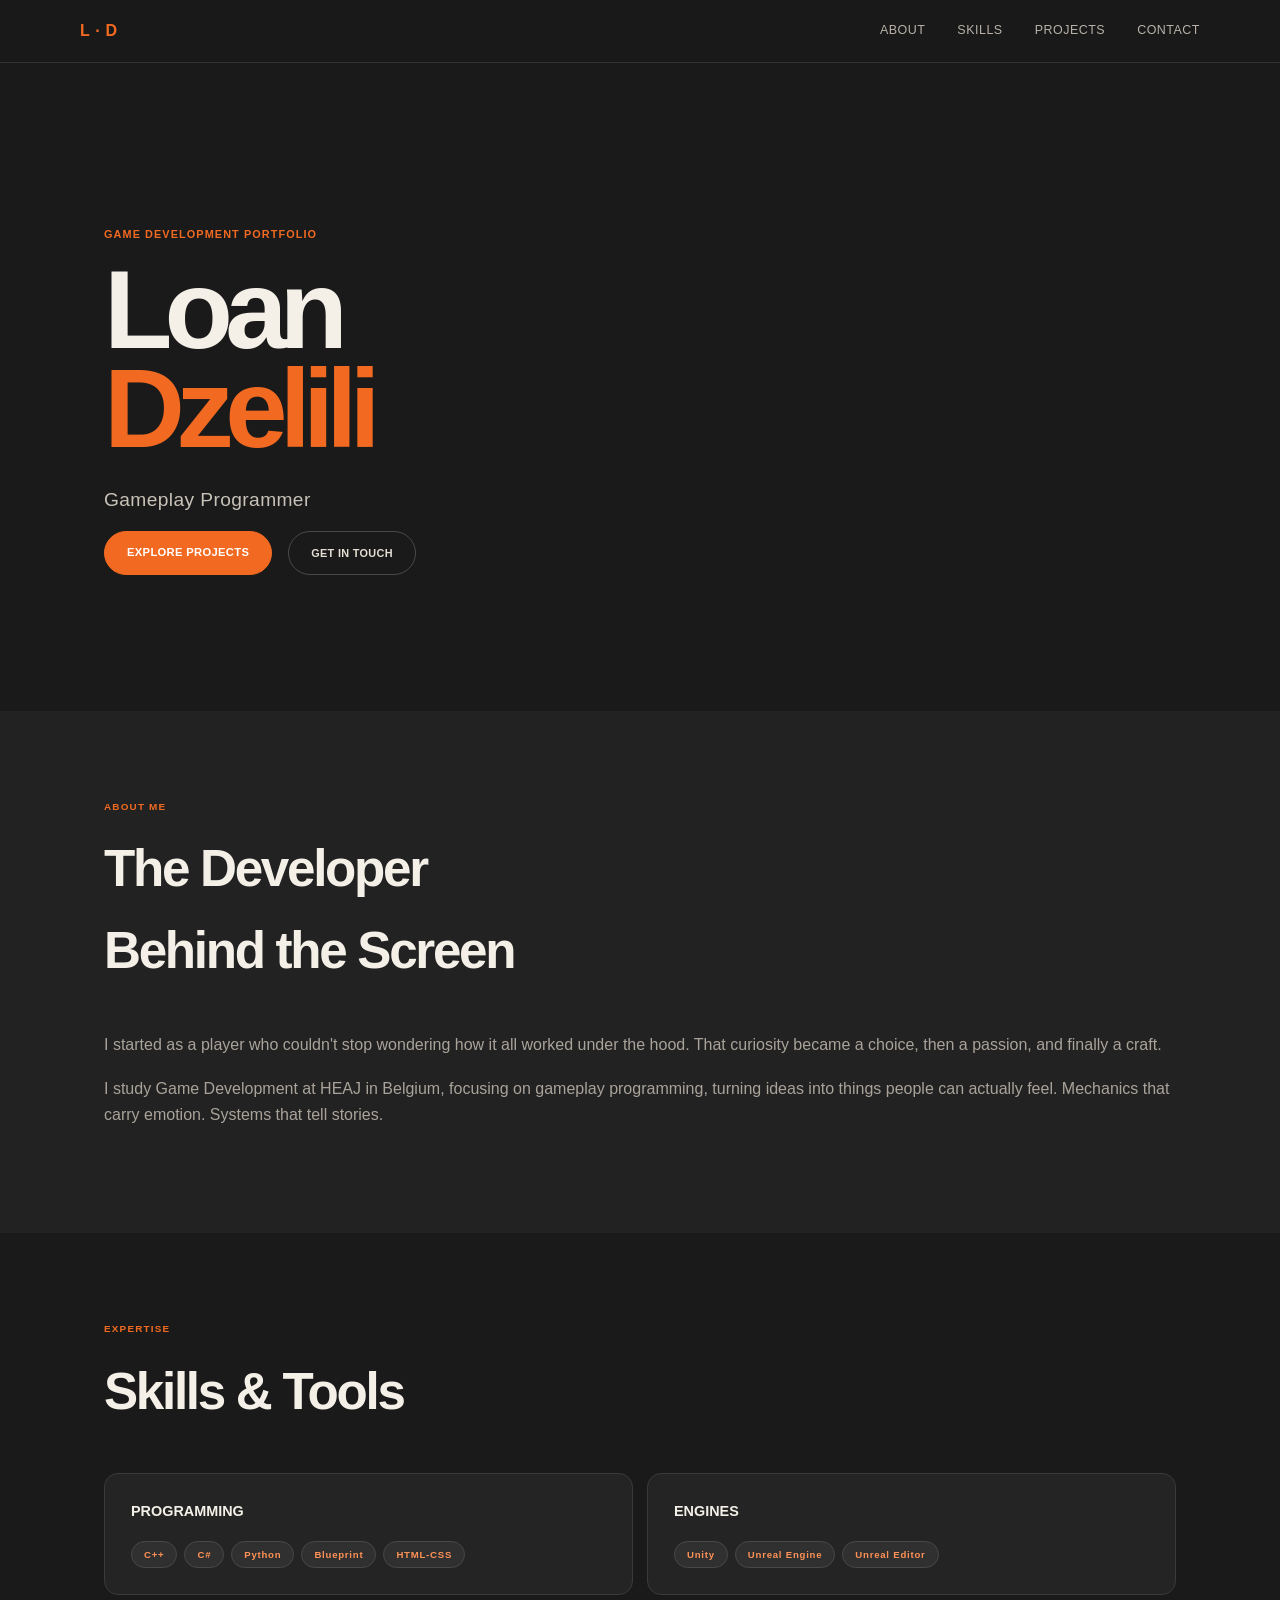
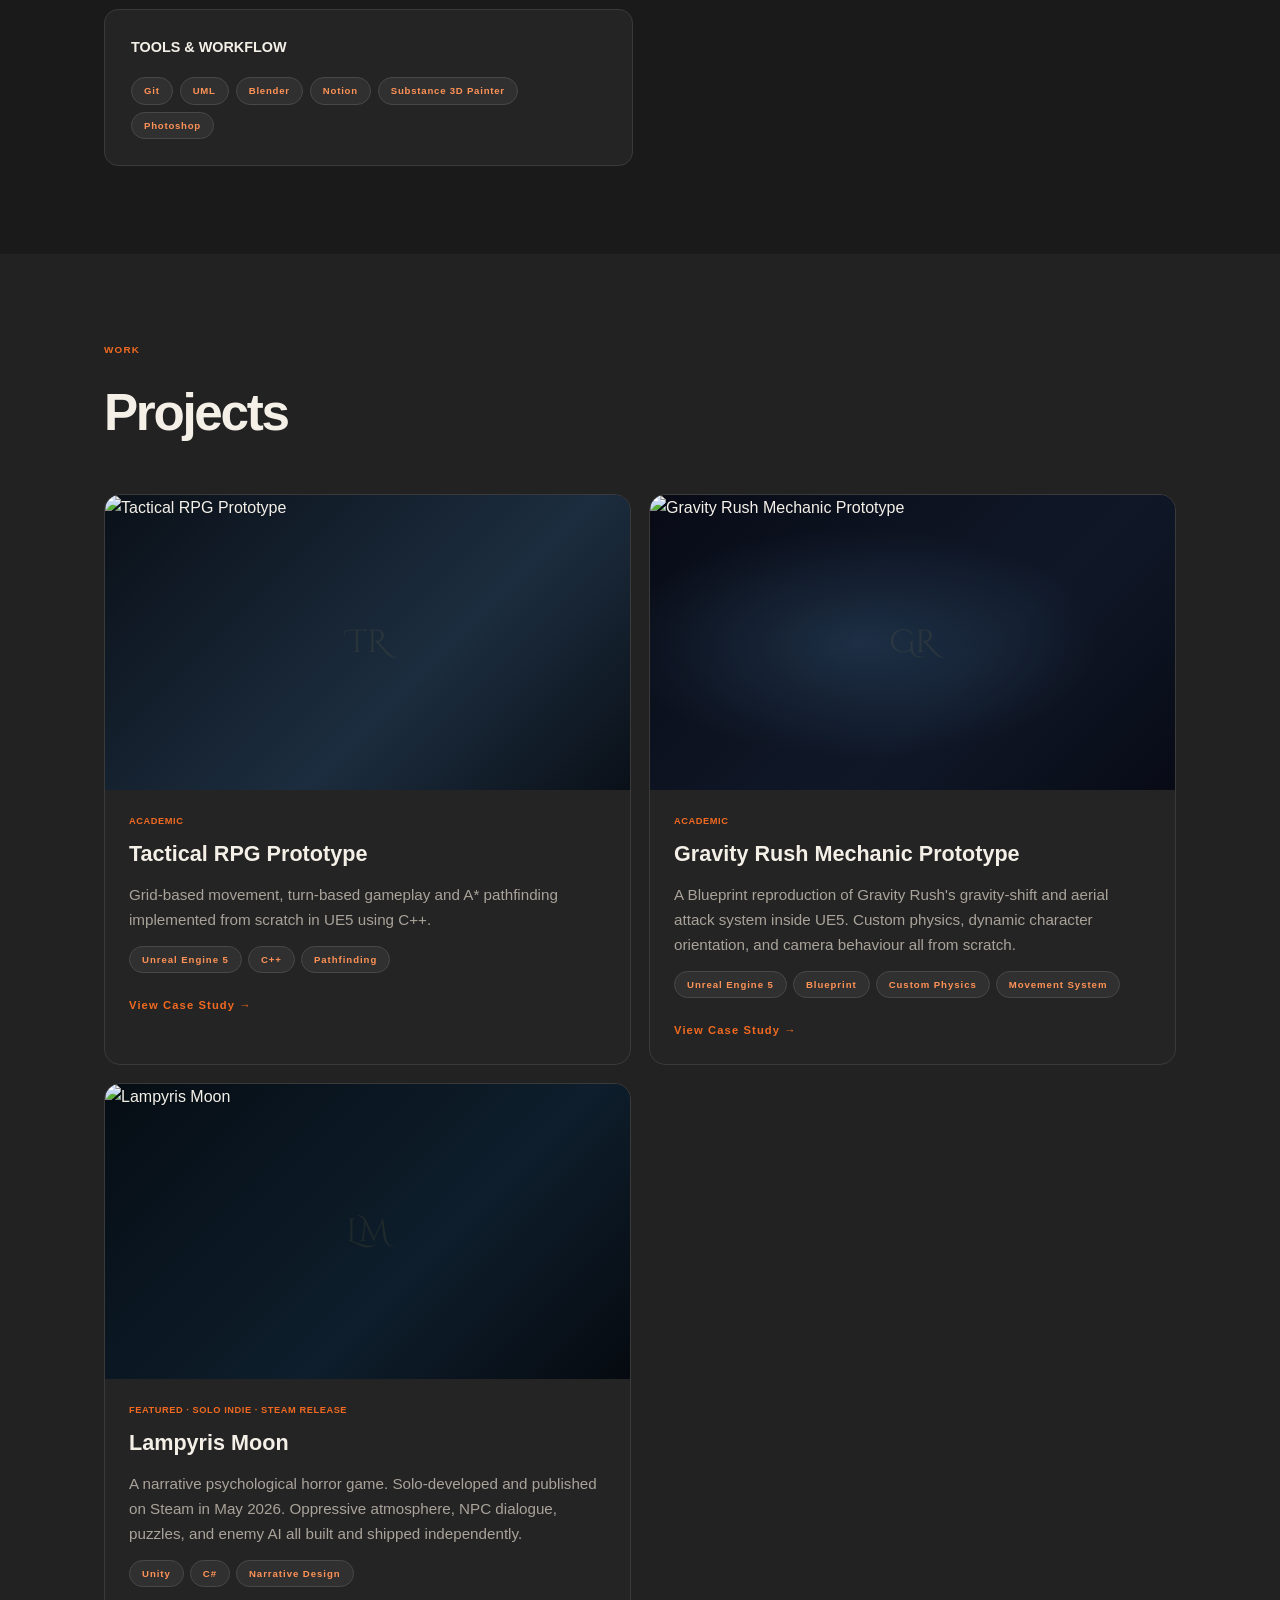
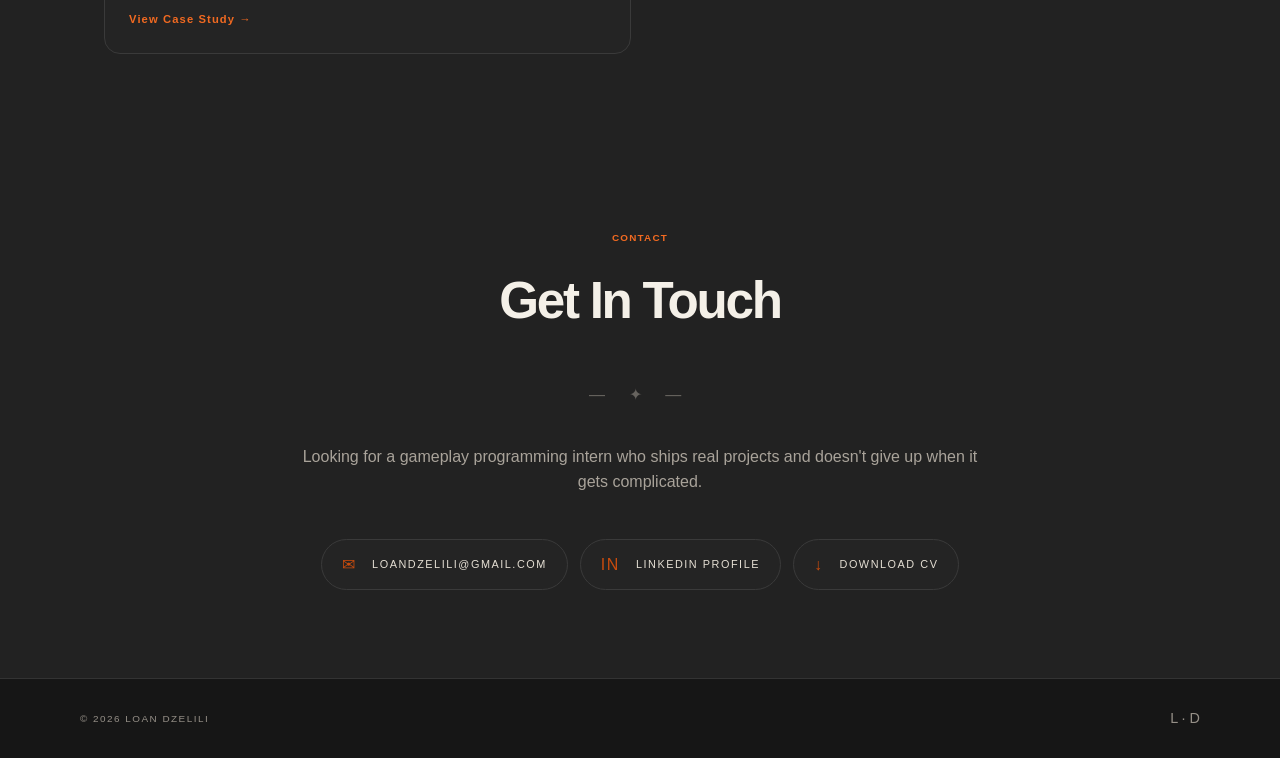
==== commit a680c464: "Add files via upload" ====
--- a/index.html
+++ b/index.html
@@ -377,10 +377,25 @@
             <div class="section-label" style="justify-content:center">Contact</div>
             <h2 class="section-title">Get In Touch</h2>
             <p class="ornament" style="margin-bottom:36px">— ✦ —</p>
+
             <p>Looking for a gameplay programming intern who ships real projects and doesn't give up when it gets complicated.</p>
+
             <div class="contact-links">
-                <a href="mailto:loandzelili@gmail.com" class="contact-link"><span class="ci">✉</span> loandzelili@gmail.com</a>
-                <a href="https://www.linkedin.com/in/loan-dzelili-a11651326/" target="_blank" class="contact-link"><span class="ci">in</span> LinkedIn Profile</a>
+                <a href="mailto:loandzelili@gmail.com" class="contact-link">
+                    <span class="ci">✉</span> loandzelili@gmail.com
+                </a>
+
+                <a href="https://www.linkedin.com/in/loan-dzelili-a11651326/" 
+                   target="_blank" 
+                   class="contact-link">
+                    <span class="ci">in</span> LinkedIn Profile
+                </a>
+
+                <a href="assets/CV_Loan_Dzelili.pdf" 
+                   download="CV_Loan_Dzelili.pdf" 
+                   class="contact-link">
+                    <span class="ci">↓</span> Download CV
+                </a>
             </div>
         </div>
     </div>
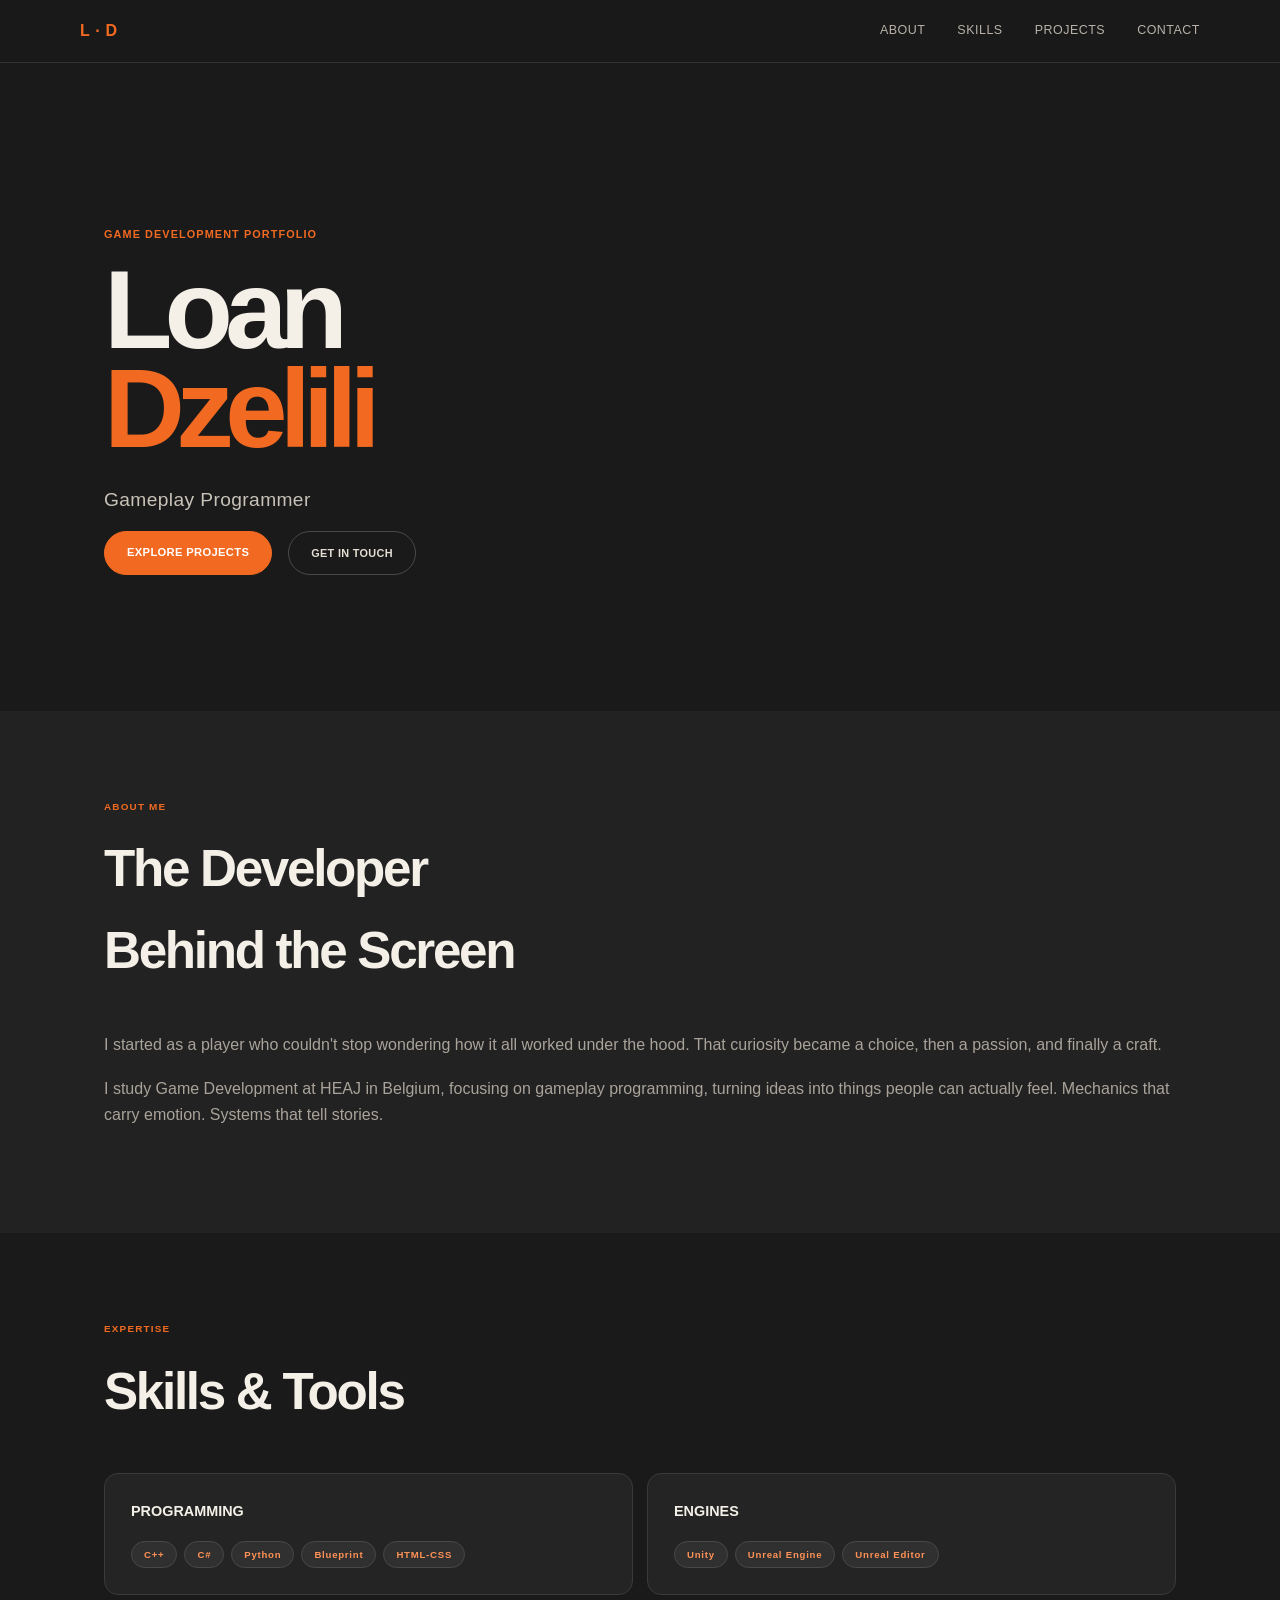
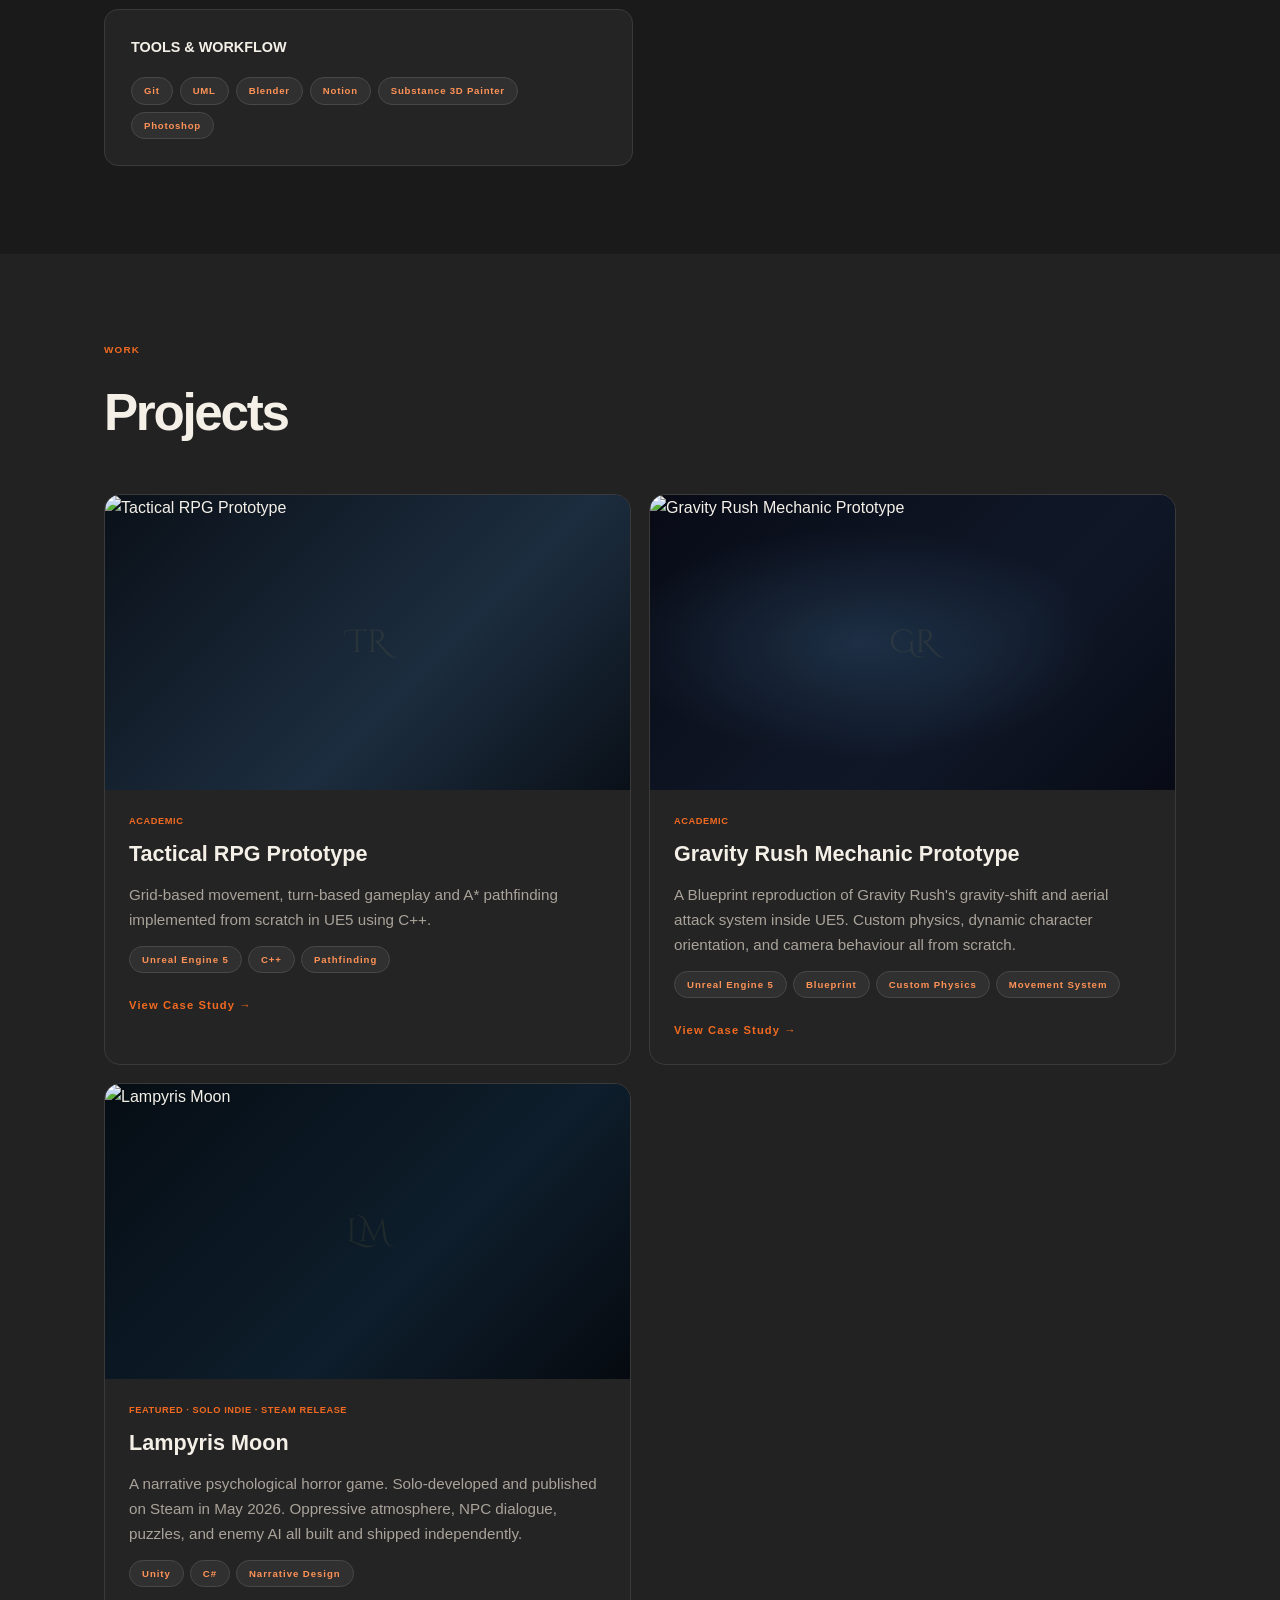
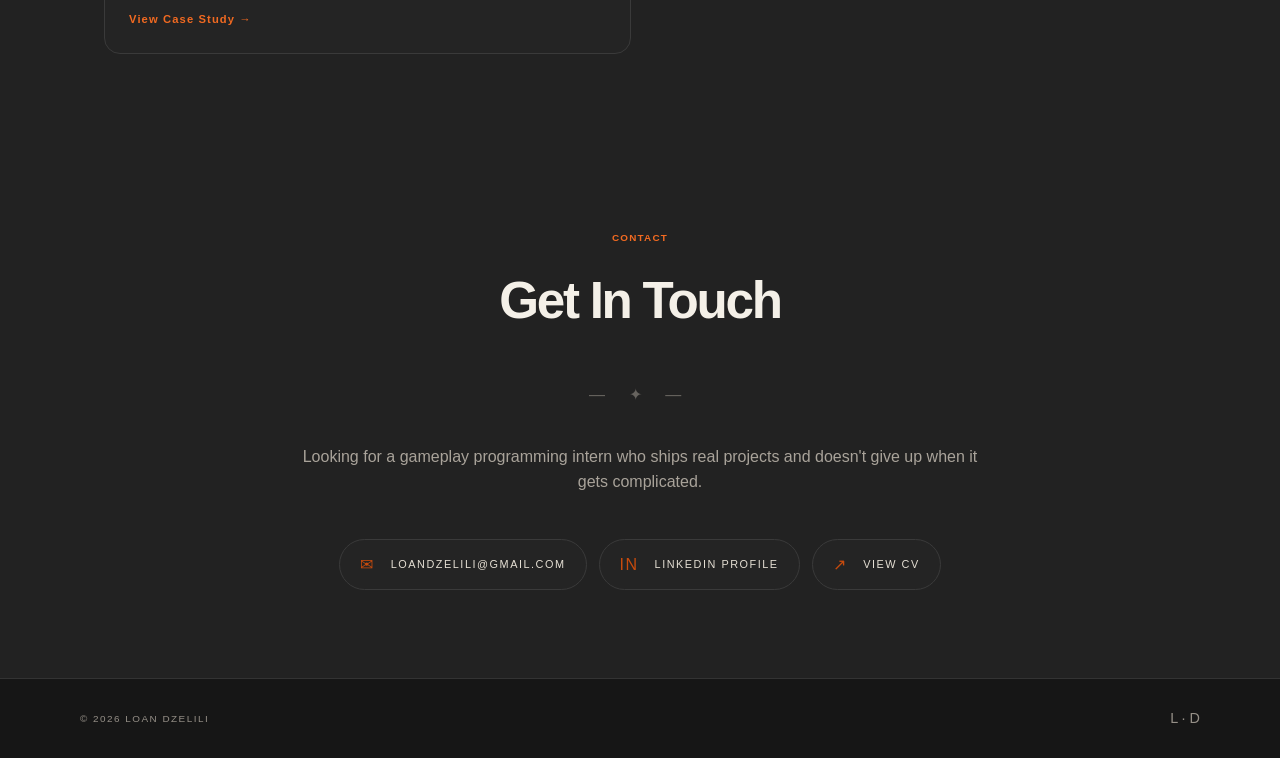
==== commit 6ff2bb3c: "Add files via upload" ====
--- a/index.html
+++ b/index.html
@@ -391,10 +391,10 @@
                     <span class="ci">in</span> LinkedIn Profile
                 </a>
 
-                <a href="assets/CV_Loan_Dzelili.pdf" 
-                   download="CV_Loan_Dzelili.pdf" 
-                   class="contact-link">
-                    <span class="ci">↓</span> Download CV
+                <a href="assets/CV_Loan_Dzelili.pdf"
+                target="_blank"
+                class="contact-link">
+                <span class="ci">↗</span> View CV
                 </a>
             </div>
         </div>
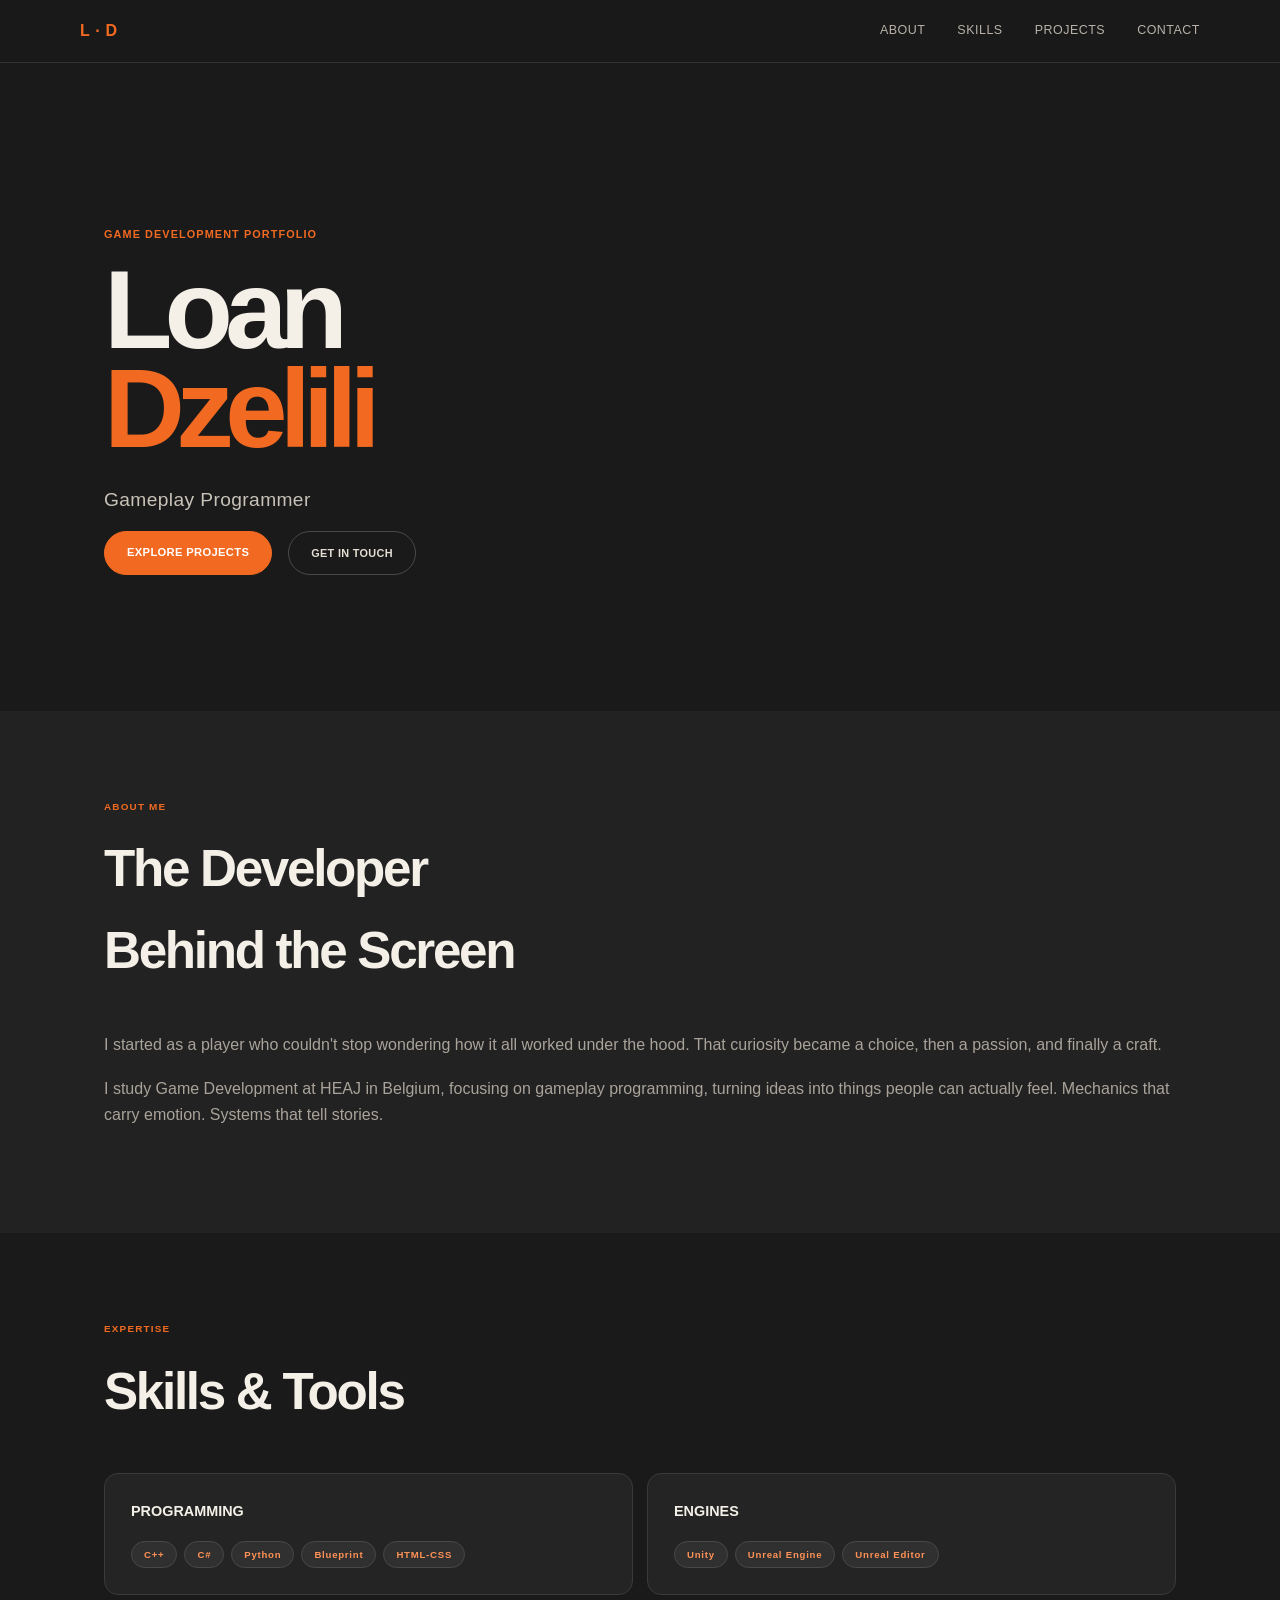
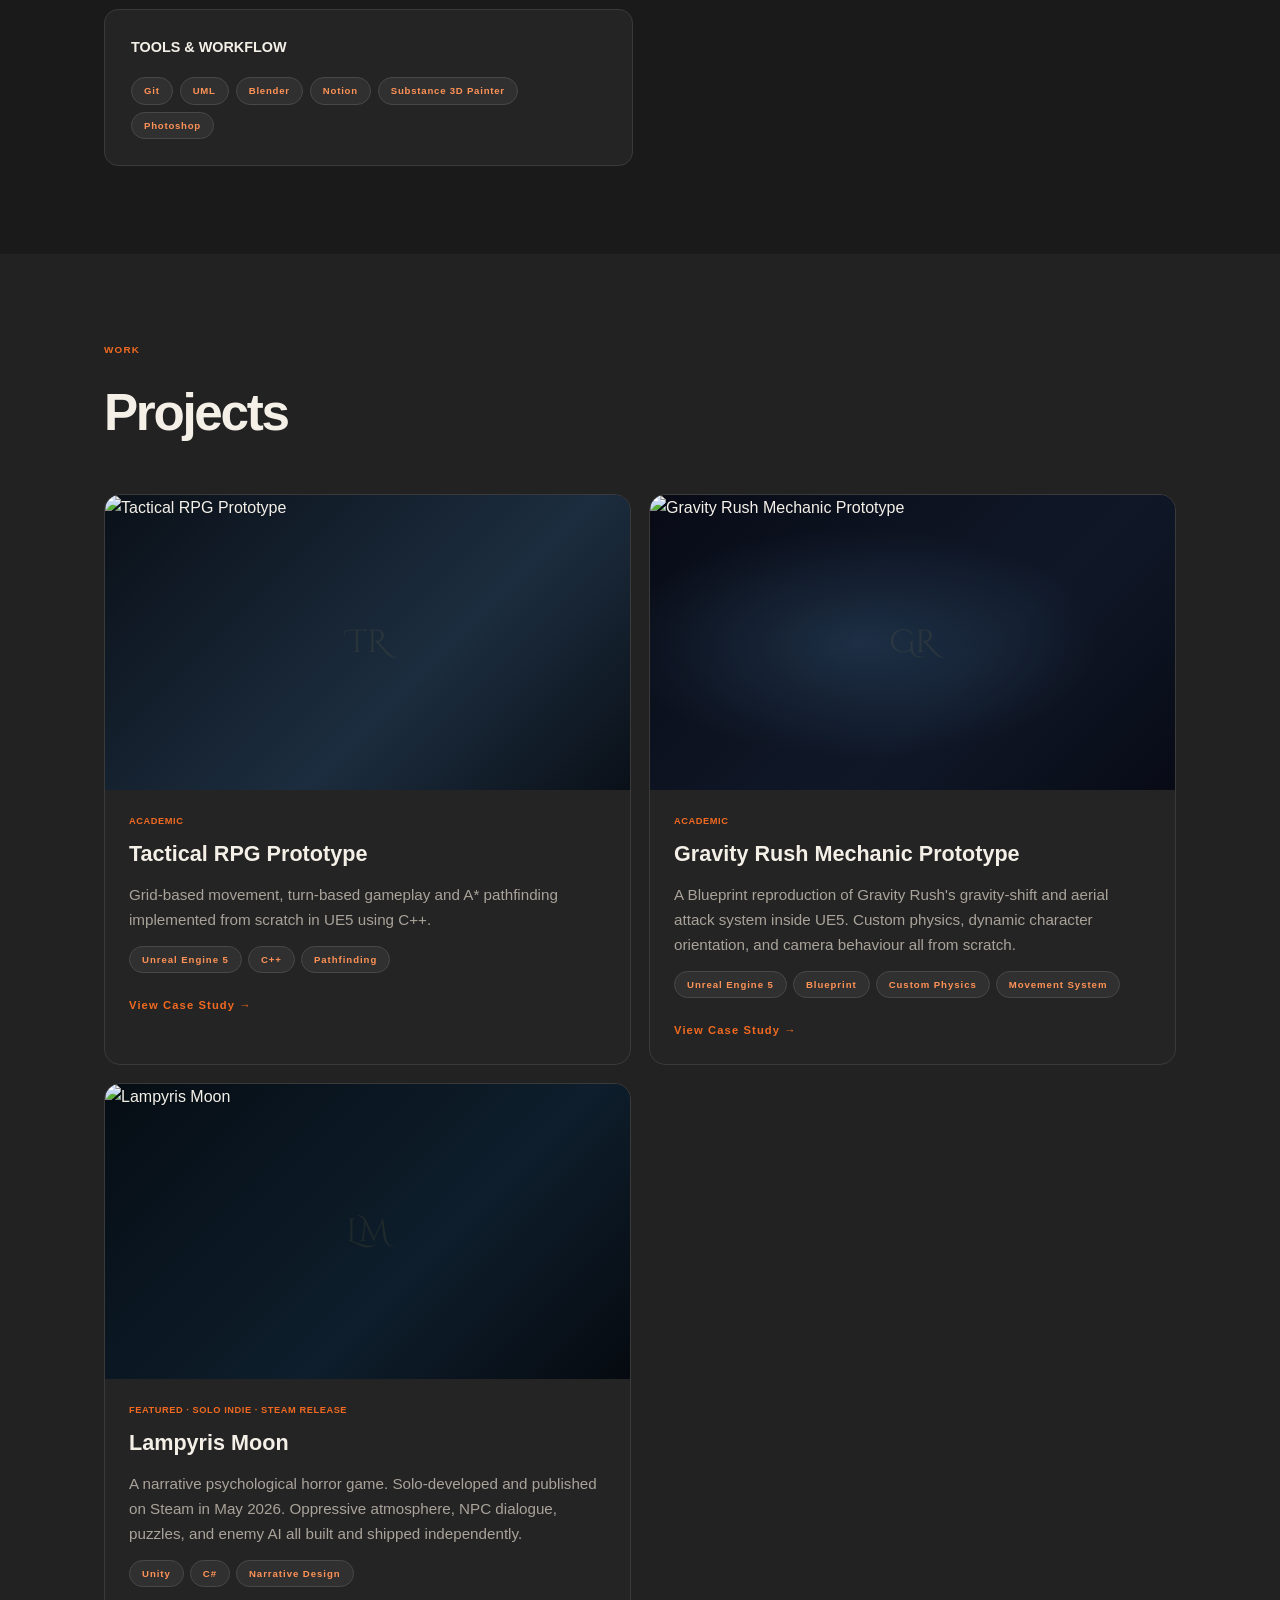
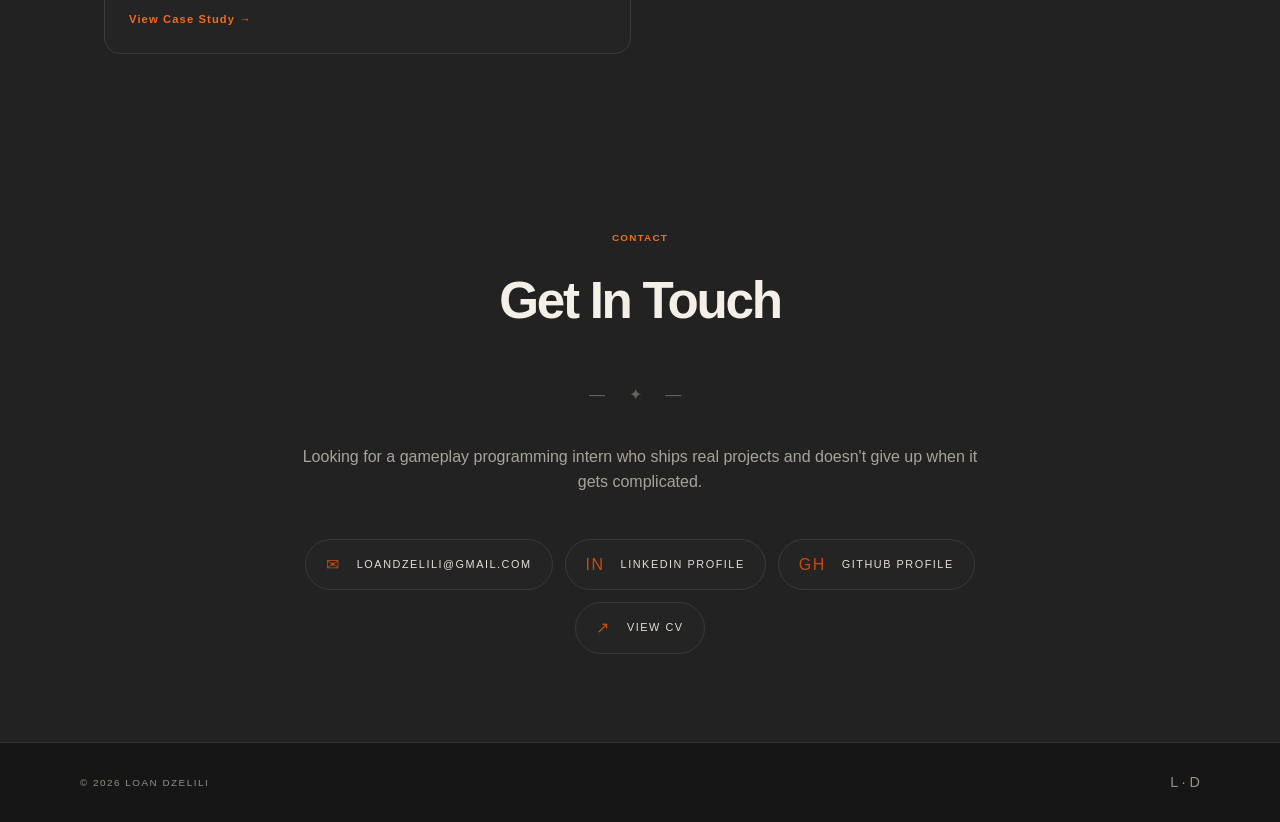
==== commit 960d03f0: "Add files via upload" ====
--- a/index.html
+++ b/index.html
@@ -385,22 +385,27 @@
                     <span class="ci">✉</span> loandzelili@gmail.com
                 </a>
 
-                <a href="https://www.linkedin.com/in/loan-dzelili-a11651326/" 
-                   target="_blank" 
+                <a href="https://www.linkedin.com/in/loan-dzelili-a11651326/"
+                   target="_blank"
                    class="contact-link">
                     <span class="ci">in</span> LinkedIn Profile
                 </a>
 
+                <a href="https://github.com/loan-gamedev"
+                   target="_blank"
+                   class="contact-link">
+                    <span class="ci">GH</span> GitHub Profile
+                </a>
+
                 <a href="assets/CV_Loan_Dzelili.pdf"
-                target="_blank"
-                class="contact-link">
-                <span class="ci">↗</span> View CV
+                   target="_blank"
+                   class="contact-link">
+                    <span class="ci">↗</span> View CV
                 </a>
             </div>
         </div>
     </div>
 </div>
-
 <footer>
     <p>© 2026 Loan Dzelili</p>
     <span class="footer-logo">L · D</span>
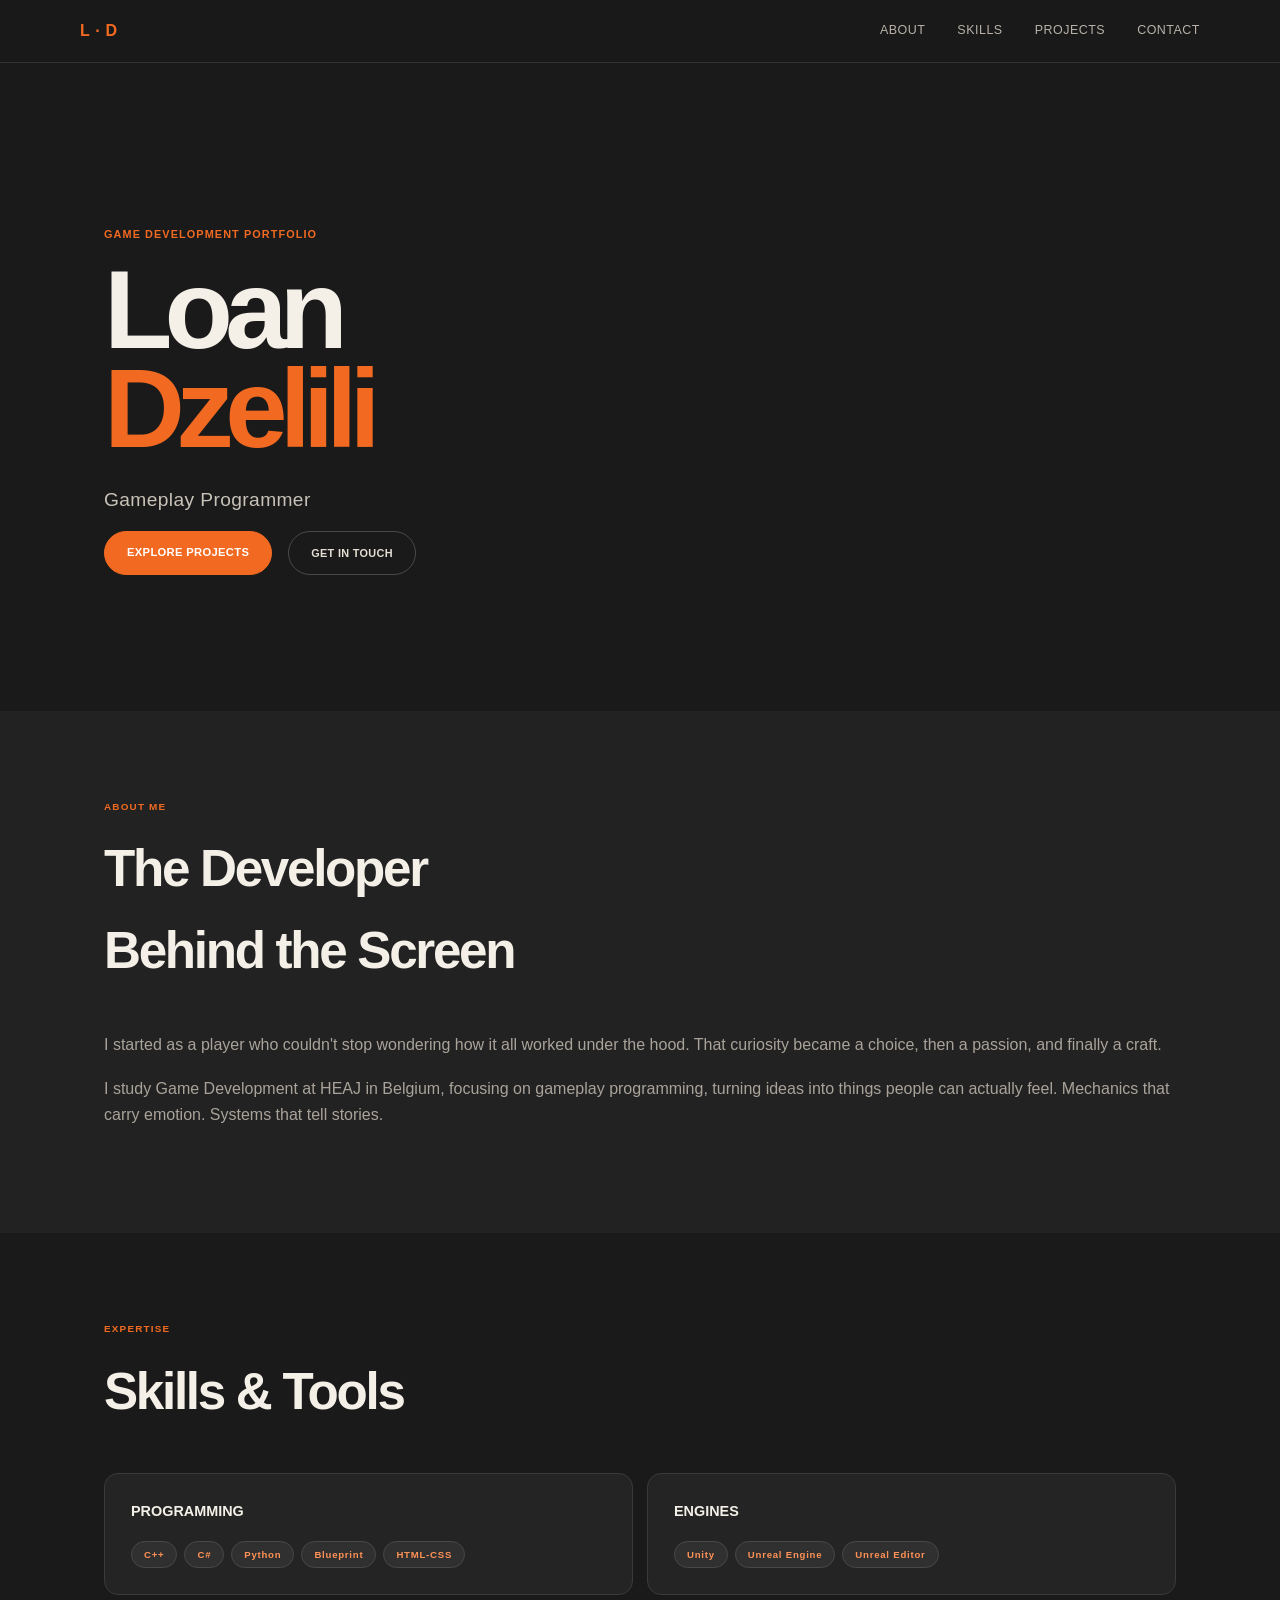
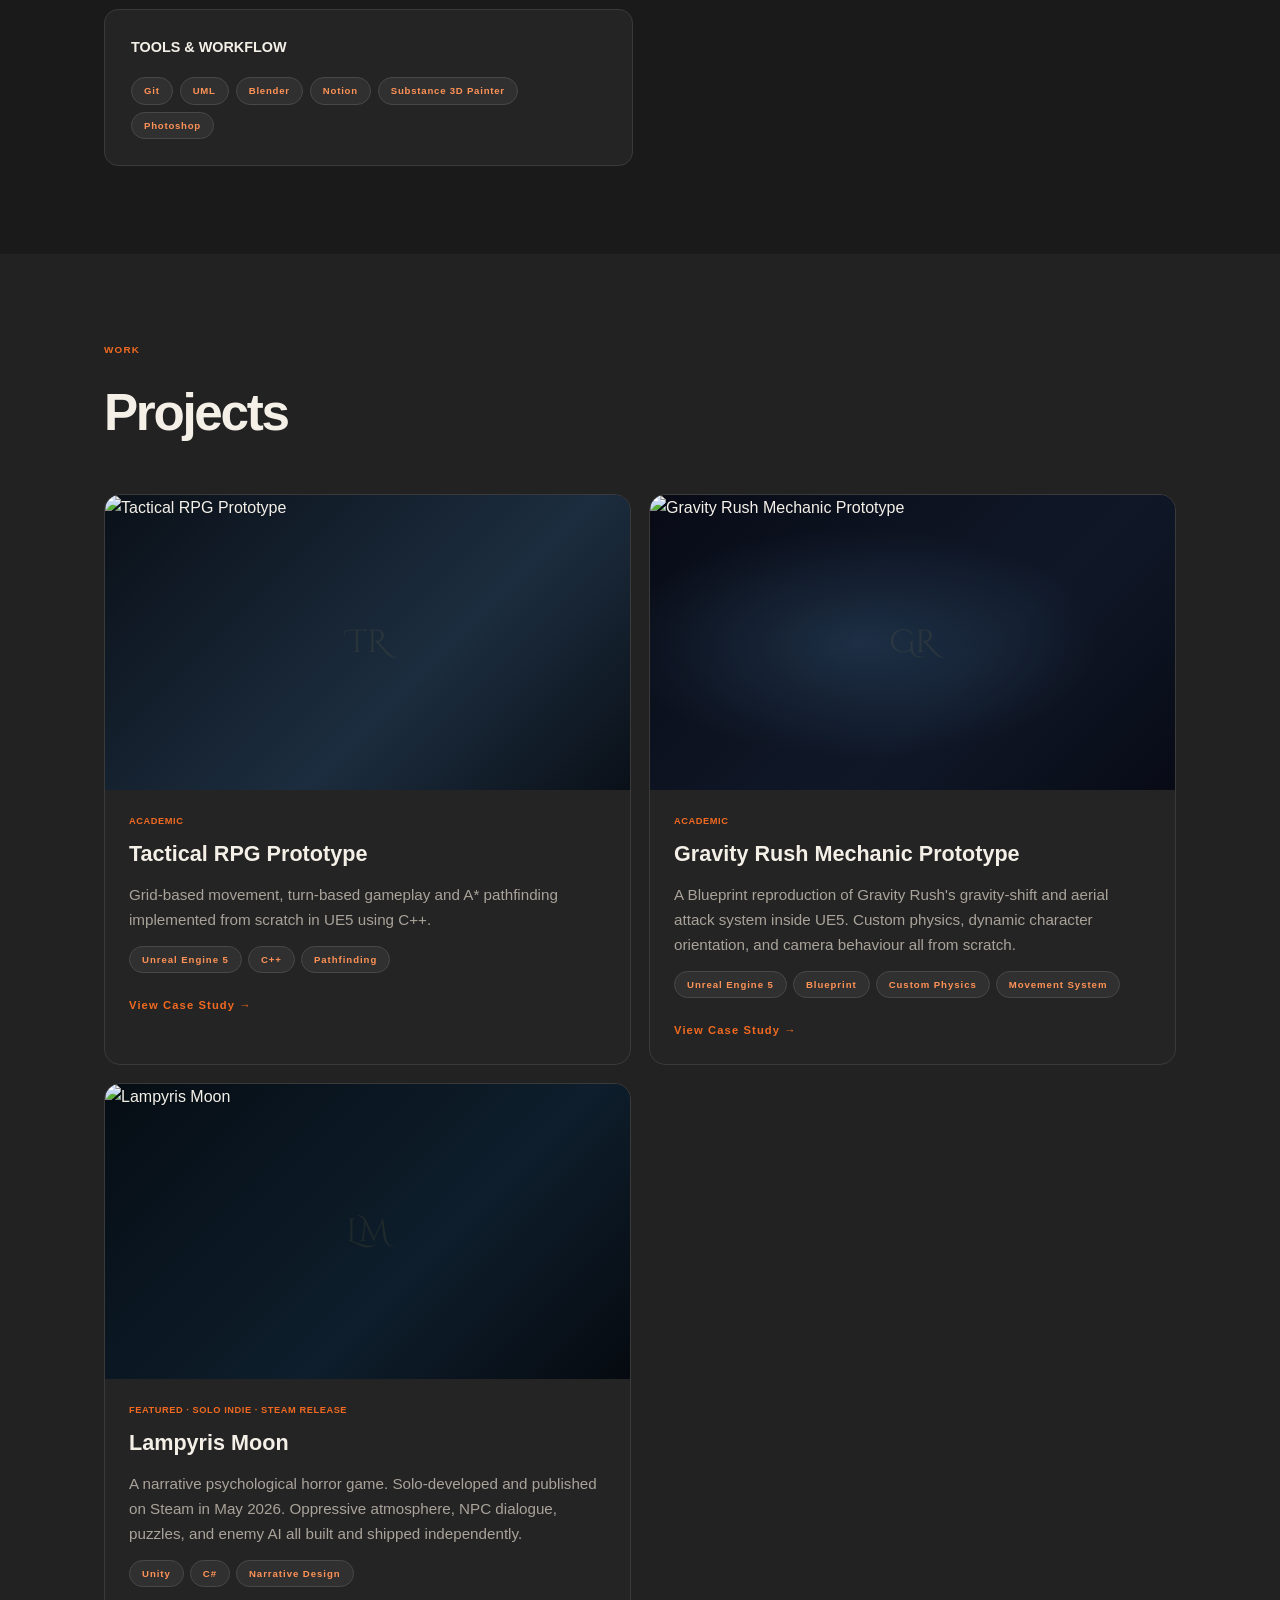
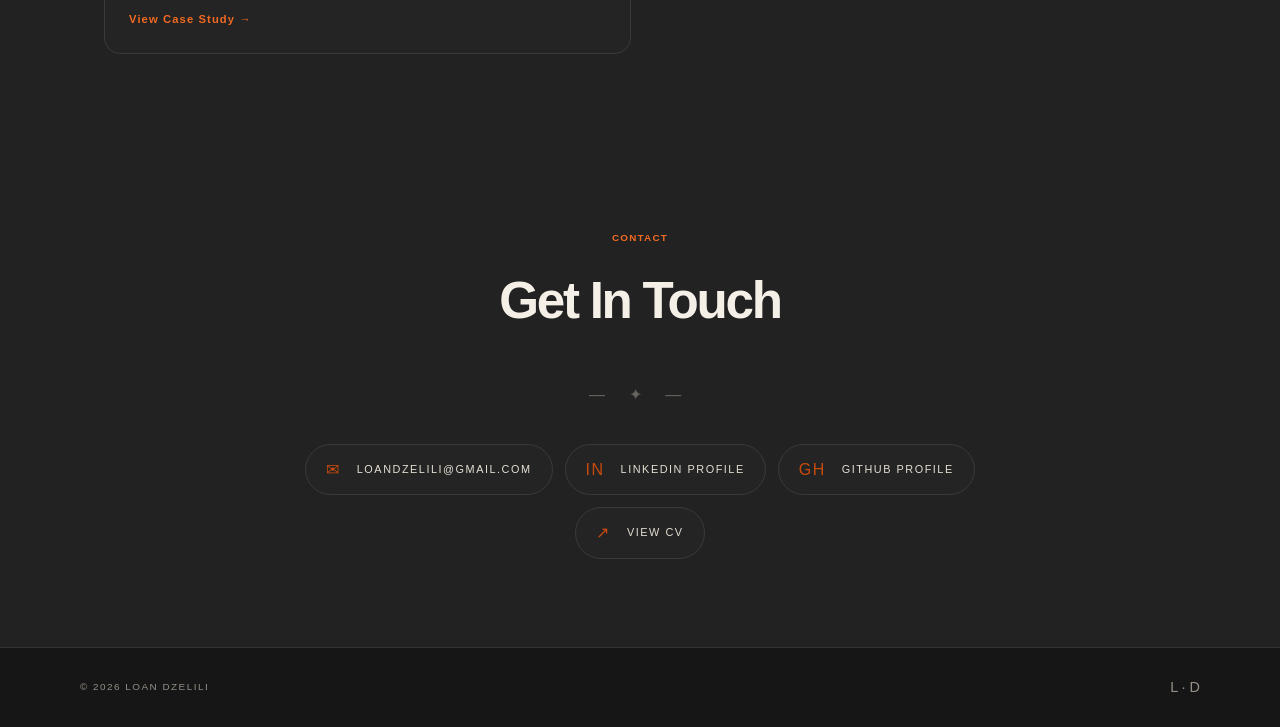
==== commit e552ef3a: "Add files via upload" ====
--- a/index.html
+++ b/index.html
@@ -378,7 +378,6 @@
             <h2 class="section-title">Get In Touch</h2>
             <p class="ornament" style="margin-bottom:36px">— ✦ —</p>
 
-            <p>Looking for a gameplay programming intern who ships real projects and doesn't give up when it gets complicated.</p>
 
             <div class="contact-links">
                 <a href="mailto:loandzelili@gmail.com" class="contact-link">
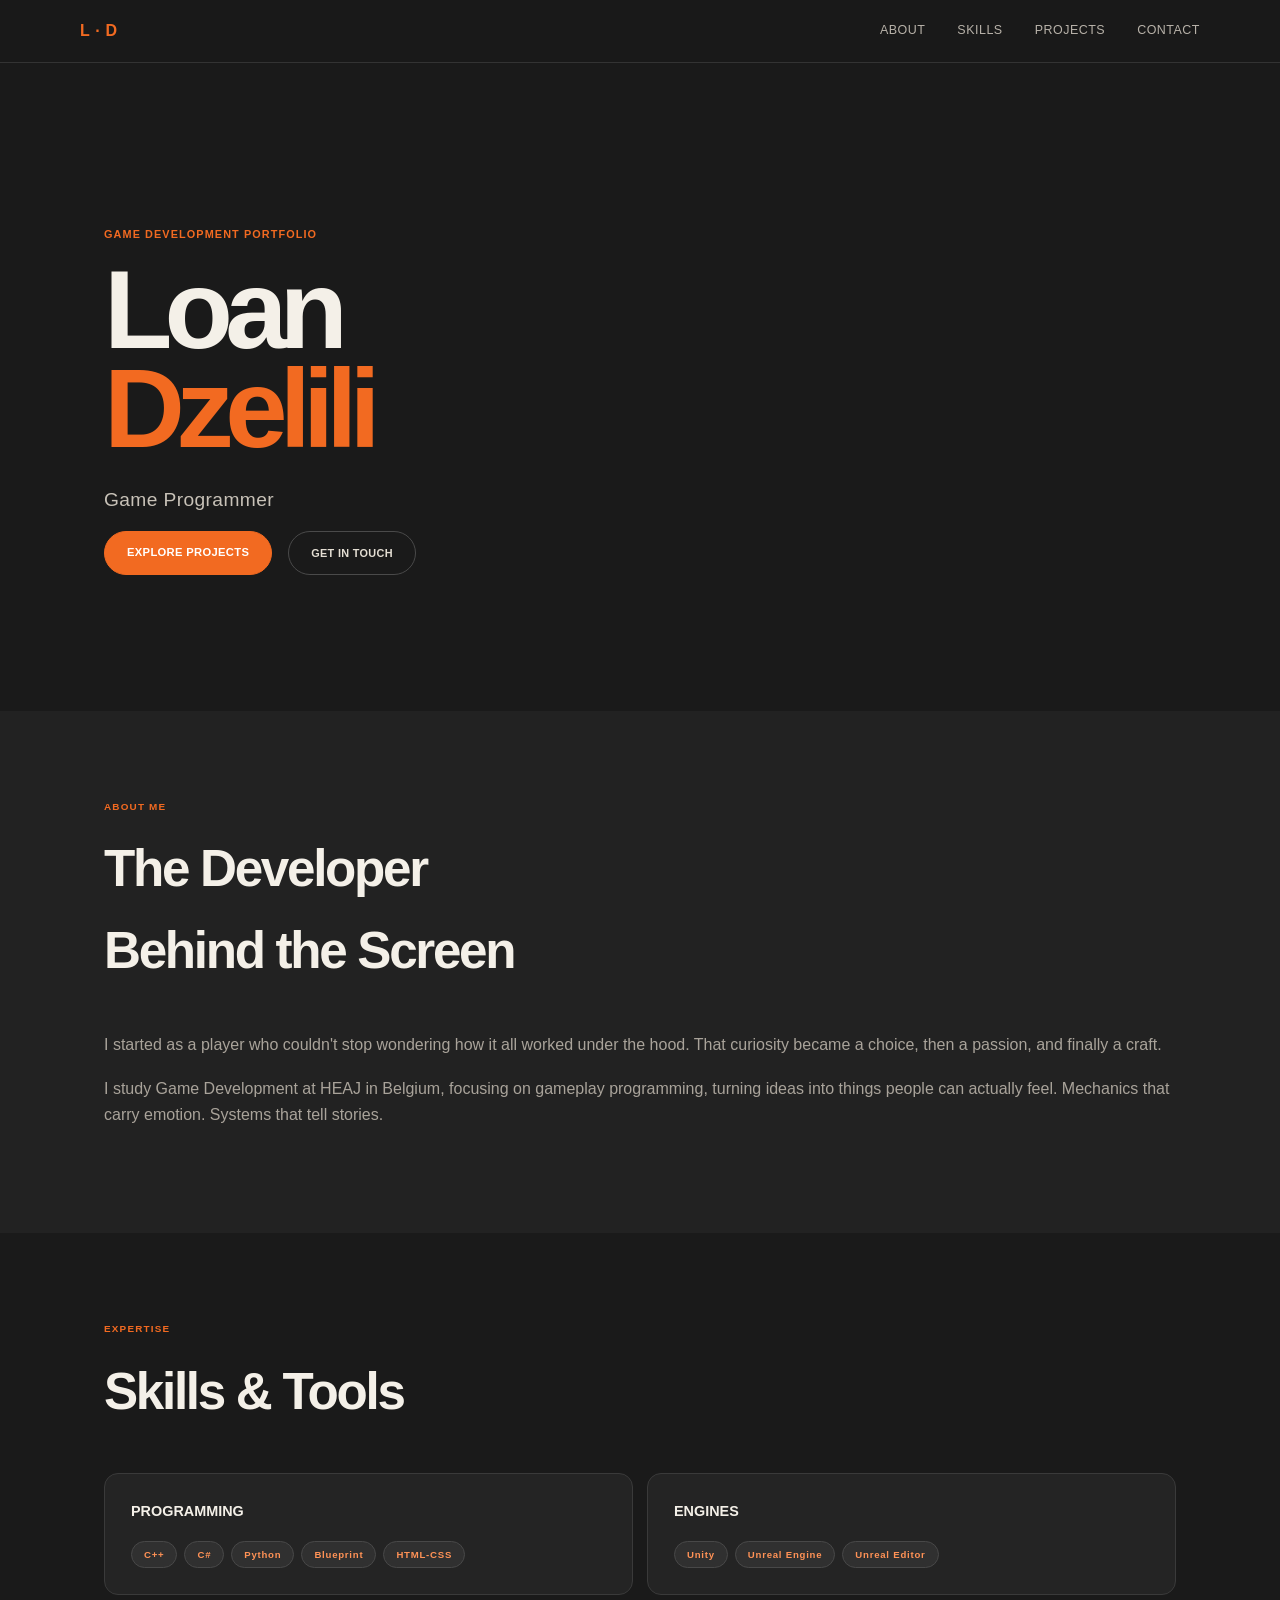
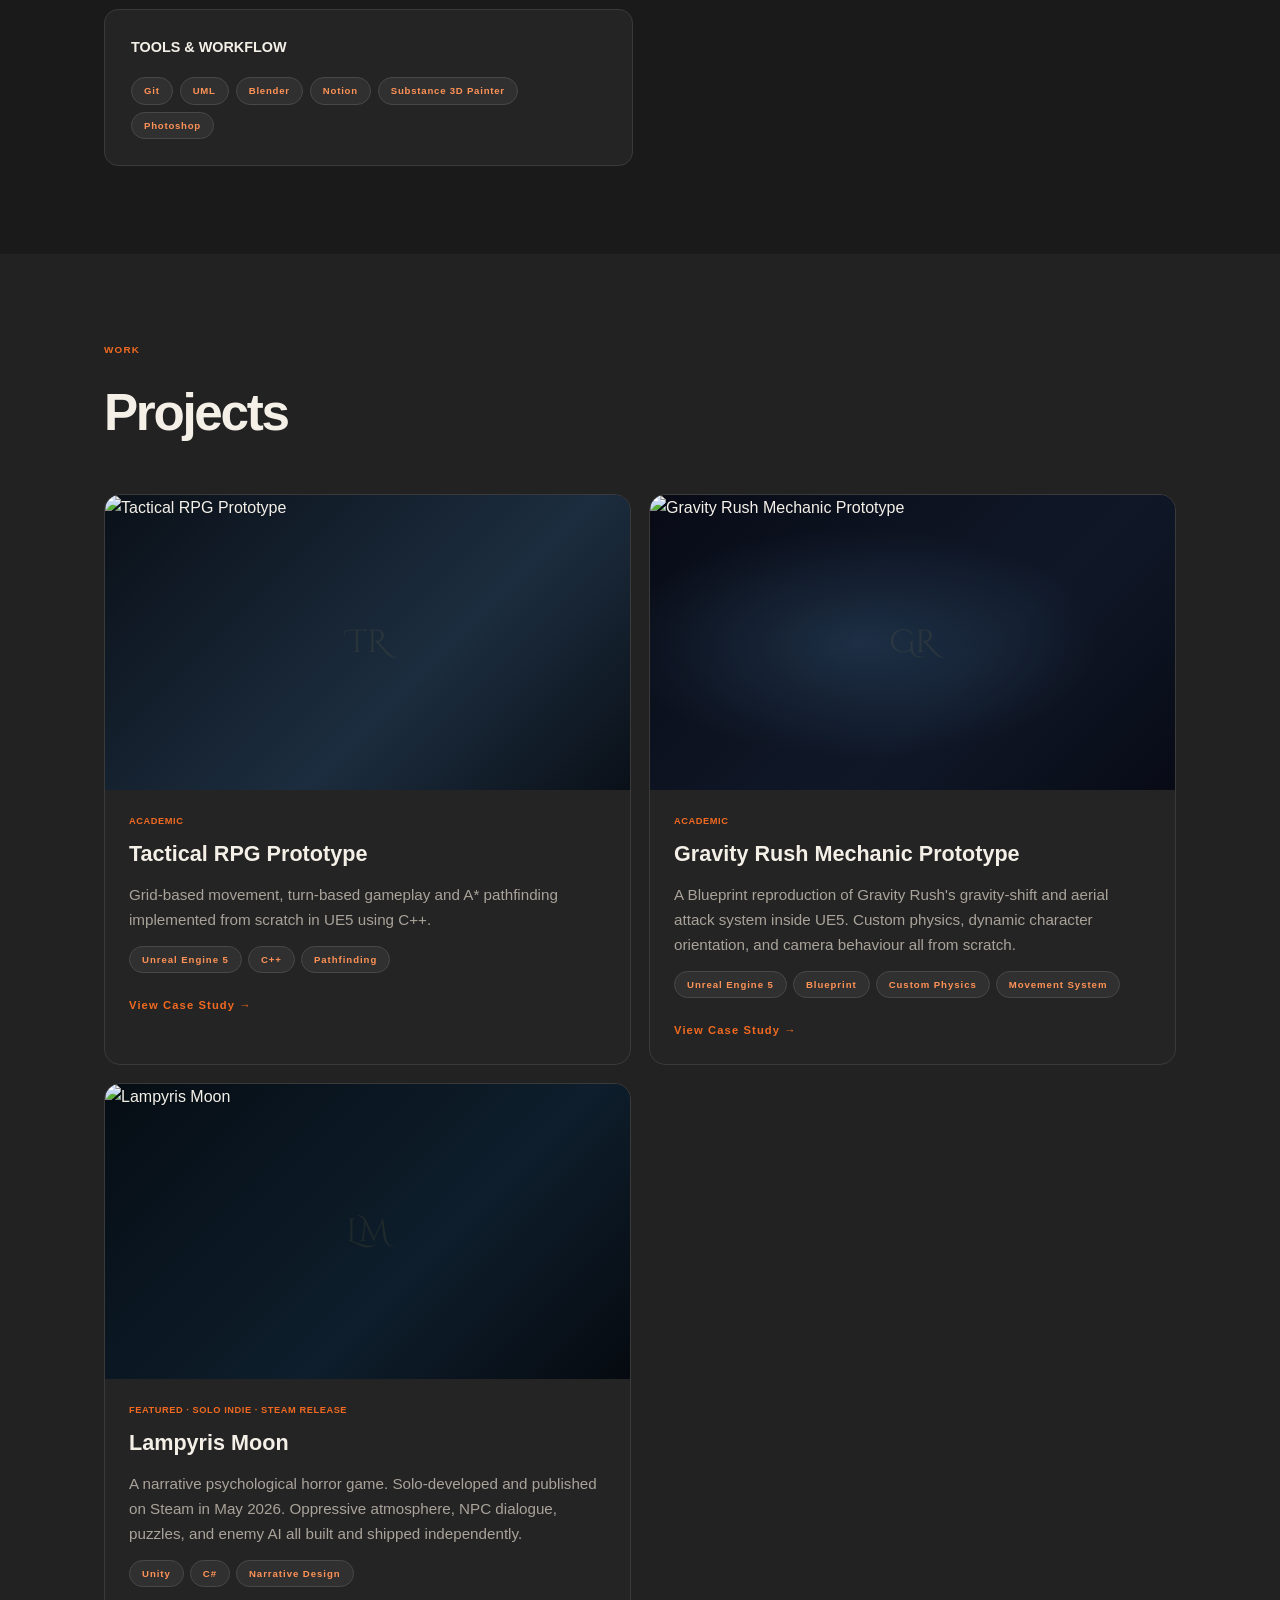
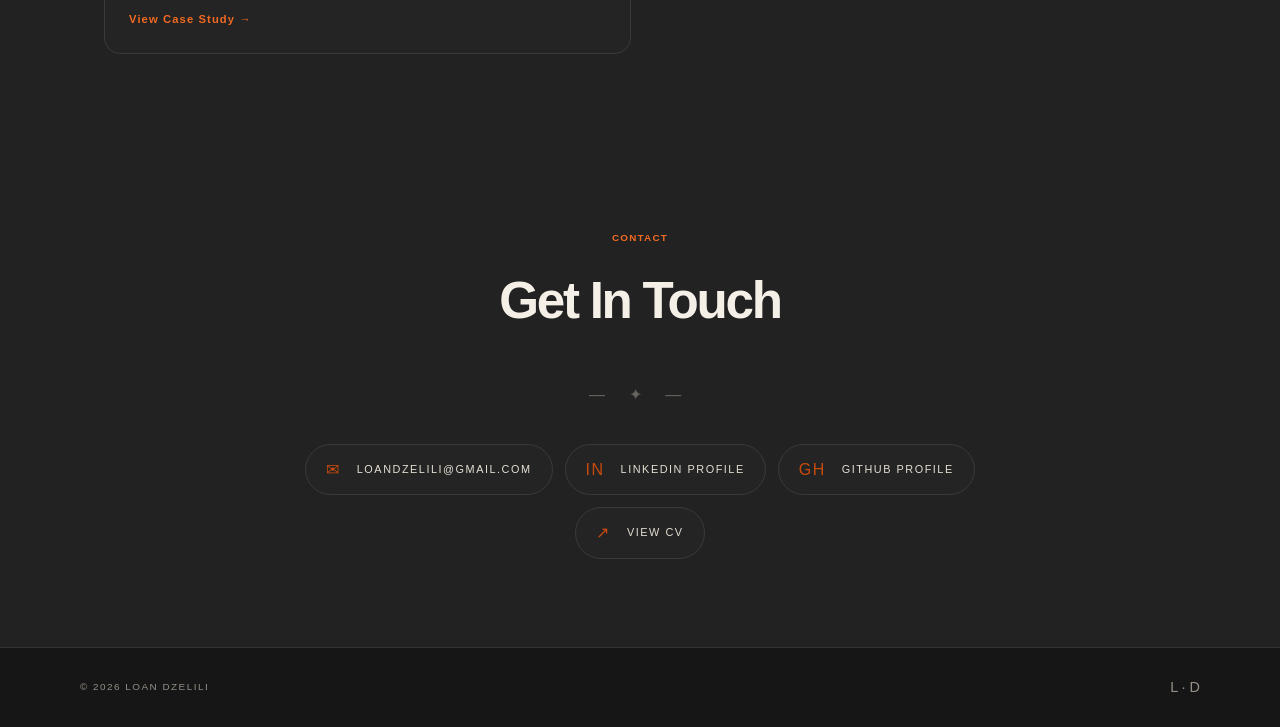
==== commit 40dff297: "Add files via upload" ====
--- a/index.html
+++ b/index.html
@@ -225,7 +225,7 @@
     <div class="hero-content">
         <p class="hero-eyebrow">Game Development Portfolio</p>
         <h1 class="hero-name">Loan<br><span>Dzelili</span></h1>
-        <p class="hero-role">Gameplay Programmer</p>
+        <p class="hero-role">Game Programmer</p>
         <div class="hero-divider"></div>
         <div class="hero-btns">
             <a href="#projects" class="btn-gold"><span>Explore Projects</span></a>
